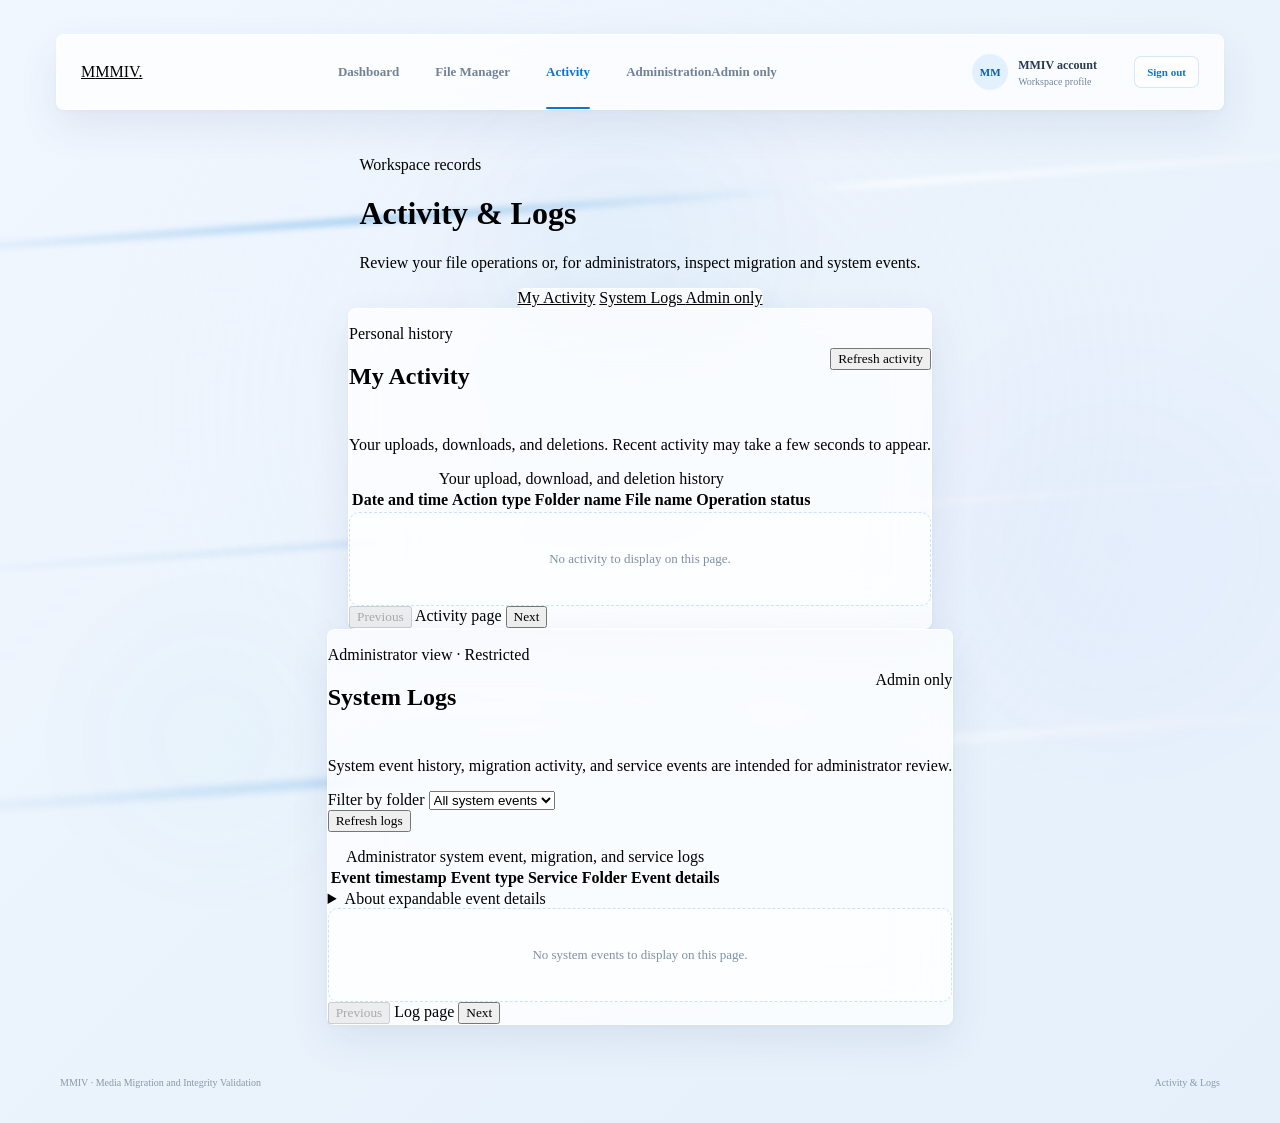
==== pages/activity.html @ dbda50cf "Add new pages for Activity, File Manager, and Home - Created activity.html to display user activity " ====
<!doctype html>
<html lang="en">
  <head>
    <meta charset="utf-8">
    <meta name="viewport" content="width=device-width, initial-scale=1">
    <meta name="theme-color" content="#f3f7fc">
    <meta name="description" content="Review MMIV user activity and administrator system logs">
    <title>Activity &amp; Logs · MMIV</title>
    <link rel="stylesheet" href="../css/home.css">
  </head>
  <body class="home-page">
    <div id="particles-js" aria-hidden="true"></div>
    <div class="fx fx-glow" aria-hidden="true"></div>
    <div class="fx fx-beam beam-one" aria-hidden="true"></div>
    <div class="fx fx-beam beam-two" aria-hidden="true"></div>
    <div class="fx fx-beam beam-three" aria-hidden="true"></div>
    <div class="fx fx-bokeh bokeh-one" aria-hidden="true"></div>
    <div class="fx fx-bokeh bokeh-two" aria-hidden="true"></div>
    <div class="fx fx-bokeh bokeh-three" aria-hidden="true"></div>

    <div class="home-shell">
      <header class="home-header glass-panel">
        <a class="home-brand" href="home.html" aria-label="MMIV dashboard">
          <span class="brand-mark" aria-hidden="true">M</span><span>MMIV<span class="brand-dot">.</span></span>
        </a>
        <nav class="home-nav" aria-label="Main navigation">
          <a href="home.html">Dashboard</a>
          <a href="file-manager.html">File Manager</a>
          <a class="active" aria-current="page" href="activity.html">Activity</a>
          <a href="admin.html" data-admin>Administration <span class="admin-only-label">Admin only</span></a>
        </nav>
        <div class="home-account">
          <div class="account-avatar" aria-hidden="true">MM</div>
          <div class="account-copy"><strong id="account">MMIV account</strong><span>Workspace profile</span></div>
          <button id="logout" class="sign-out-btn" type="button">Sign out</button>
        </div>
      </header>

      <main class="home-main">
        <p id="status" class="system-status" role="status" aria-live="polite"></p>
        <header class="page-intro">
          <p class="eyebrow"><span class="eyebrow-dot" aria-hidden="true"></span>Workspace records</p>
          <h1>Activity &amp; Logs</h1>
          <p class="welcome-description">Review your file operations or, for administrators, inspect migration and system events.</p>
        </header>

        <nav class="section-jump glass-panel" aria-label="Activity sections">
          <a href="#my-activity">My Activity</a>
          <a href="#system-logs">System Logs <span class="admin-only-label">Admin only</span></a>
        </nav>

        <section id="my-activity" class="workspace-section glass-panel" aria-labelledby="my-activity-title">
          <div class="section-heading">
            <div><p class="section-eyebrow">Personal history</p><h2 id="my-activity-title">My Activity</h2></div>
            <button id="refresh" class="secondary-button" type="button">Refresh activity</button>
          </div>
          <p>Your uploads, downloads, and deletions. Recent activity may take a few seconds to appear.</p>
          <p id="activityStatus" class="inline-status" role="status" aria-live="polite"></p>
          <div class="table-scroll">
            <table class="activity-table">
              <caption>Your upload, download, and deletion history</caption>
              <thead>
                <tr><th scope="col">Date and time</th><th scope="col">Action type</th><th scope="col">Folder name</th><th scope="col">File name</th><th scope="col">Operation status</th></tr>
              </thead>
              <tbody id="entries"></tbody>
            </table>
          </div>
          <p id="activityEmpty" class="empty-state">No activity to display on this page.</p>
          <nav class="pagination" aria-label="My activity pages">
            <button id="previous" class="secondary-button" type="button" disabled>Previous</button>
            <span class="pagination-current" aria-live="polite">Activity page</span>
            <button id="next" class="secondary-button" type="button">Next</button>
          </nav>
        </section>

        <section id="system-logs" class="workspace-section glass-panel admin-section" aria-labelledby="system-logs-title" data-admin>
          <div class="section-heading">
            <div>
              <p class="section-eyebrow">Administrator view · Restricted</p>
              <h2 id="system-logs-title">System Logs</h2>
            </div>
            <span class="admin-only-label">Admin only</span>
          </div>
          <p class="admin-notice">System event history, migration activity, and service events are intended for administrator review.</p>
          <div class="filter-toolbar">
            <div class="form-field">
              <label for="logFolder">Filter by folder</label>
              <select id="logFolder" name="folder">
                <option value="">All system events</option>
              </select>
            </div>
            <button id="logRefresh" class="secondary-button" type="button">Refresh logs</button>
          </div>
          <p id="logStatus" class="inline-status" role="status" aria-live="polite"></p>
          <div class="table-scroll">
            <table class="log-table">
              <caption>Administrator system event, migration, and service logs</caption>
              <thead>
                <tr><th scope="col">Event timestamp</th><th scope="col">Event type</th><th scope="col">Service</th><th scope="col">Folder</th><th scope="col">Event details</th></tr>
              </thead>
              <tbody id="logEntries"></tbody>
            </table>
          </div>
          <details class="log-details-help">
            <summary>About expandable event details</summary>
            <p>Open the details control on a log entry to review its structured event payload.</p>
          </details>
          <p id="logEmpty" class="empty-state">No system events to display on this page.</p>
          <nav class="pagination" aria-label="System log pages">
            <button id="logPrevious" class="secondary-button" type="button" disabled>Previous</button>
            <span class="pagination-current" aria-live="polite">Log page</span>
            <button id="logNext" class="secondary-button" type="button">Next</button>
          </nav>
        </section>
      </main>

      <footer class="home-footer">
        <span>MMIV · Media Migration and Integrity Validation</span>
        <span>Activity &amp; Logs</span>
      </footer>
    </div>
  </body>
</html>
---- css/home.css ----
/* ==========================================
   MMIV MINIMAL HOME
   ========================================== */

/* Font */

@font-face {
  font-family: 'Bender';
  src: url('../font/Bender.woff') format('woff');
  font-display: swap;
}

/* Design tokens */

:root {
  --primary: #0878ce;
  --primary-dark: #075ca8;

  --text: #203149;
  --muted: #738399;

  --glass: rgba(255, 255, 255, 0.72);
  --border: rgba(255, 255, 255, 0.88);

  --shadow:
    0 10px 35px rgba(45, 77, 120, 0.07);

  --radius: 14px;
}

/* ==========================================
   GLOBAL RESET
   ========================================== */

*,
*::before,
*::after {
  box-sizing: border-box;
}

html {
  min-height: 100%;
  scroll-behavior: smooth;
}

/* ==========================================
   HOME BACKGROUND - SAME AS LOGIN
   ========================================== */


/* Soft blue workspace background */
/* Soft blue workspace background */
body.home-page {
  background: linear-gradient(135deg,
      #f1f7ff 0%,
      #eaf3fc 50%,
      #e5f0fb 100%);
}


.home-page [hidden] {
  display: none !important;
}

.home-page a {
  color: inherit;
}

.home-page button {
  font-family: inherit;
}

.home-page a:focus-visible,
.home-page button:focus-visible {
  outline: 3px solid #70b5f0;
  outline-offset: 3px;
}

/* ==========================================
   PARTICLE BACKGROUND
   ========================================== */

#particles-js {
  position: fixed;
  inset: 0;

  width: 100%;
  height: 100%;

  z-index: 0;
  pointer-events: none;
}

/* ==========================================
   BACKGROUND LIGHT EFFECTS
   ========================================== */

/* ==========================================
   LIGHT EFFECTS - SAME AS LOGIN
   ========================================== */

/* Shared effects */

.fx {
  position: fixed;
  pointer-events: none;
  border-radius: 50%;
}

/* Main ambient glow */

.fx-glow {
  z-index: 0;

  left: 50%;
  top: 45%;

  width: 90vmax;
  height: 90vmax;

  transform: translate(-50%, -50%);

  background: radial-gradient(circle,
      rgba(120, 190, 255, 0.35) 0%,
      rgba(190, 220, 255, 0.18) 30%,
      rgba(255, 255, 255, 0) 62%);
}

/* Horizontal light beams */

.fx-beam {
  z-index: 0;

  left: -10vw;
  width: 120vw;
  height: 6px;

  border-radius: 0;

  background: linear-gradient(90deg,
      transparent,
      rgba(0, 120, 212, 0.35),
      rgba(255, 255, 255, 0.9),
      transparent);

  filter: blur(3px);
}

/* Background bokeh */

.fx-bokeh {
  z-index: 0;
  filter: blur(40px);
}

/* Foreground depth effects */

.fx-fore {
  z-index: 1;
  filter: blur(28px);
}

.beam-one {
  top: 22%;
  transform: rotate(-4deg);
}

.beam-two {
  top: 58%;
  height: 3px;
  opacity: 0.7;
  transform: rotate(-4deg);
}

.beam-three {
  top: 84%;
  height: 10px;
  opacity: 0.5;
  transform: rotate(-4deg);
}

/* Floating bokeh */

.fx-bokeh {
  border-radius: 50%;
  filter: blur(60px);
  opacity: 0.6;

  animation:
    mmivFloat 12s ease-in-out infinite alternate;
}

.bokeh-one {
  left: 38%;
  top: 12%;

  width: 260px;
  height: 260px;

  background: rgba(0, 120, 212, 0.16);
}

.bokeh-two {
  left: 74%;
  top: 42%;

  width: 340px;
  height: 340px;

  background: rgba(120, 90, 255, 0.13);

  animation-delay: -4s;
}

.bokeh-three {
  left: 8%;
  top: 70%;

  width: 220px;
  height: 220px;

  background: rgba(0, 180, 200, 0.12);

  animation-delay: -7s;
}

@keyframes mmivFloat {
  from {
    translate: 0 0;
  }

  to {
    translate: 0 -28px;
  }
}

/* ==========================================
   MAIN PAGE CONTAINER
   ========================================== */

.home-shell {
  position: relative;
  z-index: 2;

  width: min(1440px, 100%);

  min-height: 100vh;
  min-height: 100dvh;

  margin: 0 auto;
  padding: 26px 48px 24px;

  display: flex;
  flex-direction: column;
}

/* ==========================================
   GLASS PANEL
   ========================================== */

/* ==========================================
   Glass panel - Login matching style
   ========================================== */

/* White frosted glass panels */
.glass-panel {
  background: rgba(255, 255, 255, 0.76);

  border: 1px solid rgba(255, 255, 255, 0.85);
  border-radius: 8px;

  -webkit-backdrop-filter: blur(24px) saturate(1.2);
  backdrop-filter: blur(24px) saturate(1.2);

  box-shadow:
    0 2px 4px rgba(0, 0, 0, 0.025),
    0 16px 40px rgba(40, 70, 120, 0.09);
}

/* ==========================================
   HEADER
   ========================================== */

.home-header {
  min-height: 76px;

  display: flex;
  align-items: center;
  justify-content: space-between;

  gap: 24px;
  padding: 0 24px;

  border-radius: var(--radius);

  flex-shrink: 0;
}

/* ==========================================
   NAVIGATION
   ========================================== */

.home-nav {
  display: flex;
  align-items: center;
  align-self: stretch;

  gap: 8px;
}

.home-nav a {
  position: relative;

  display: inline-flex;
  align-items: center;

  height: 100%;
  padding: 0 14px;

  color: #718198;

  text-decoration: none;

  font-size: 13px;
  font-weight: 600;

  white-space: nowrap;

  transition: color 0.2s ease;
}

.home-nav a:hover,
.home-nav a.active,
.home-nav a[aria-current="page"] {
  color: var(--primary);
}

.home-nav a.active::after,
.home-nav a[aria-current="page"]::after {
  content: "";

  position: absolute;

  left: 14px;
  right: 14px;
  bottom: 0;

  height: 2px;

  border-radius: 2px;

  background: var(--primary);
}

/* ==========================================
   HEADER RIGHT
   ========================================== */

.header-right {
  display: flex;
  align-items: center;

  gap: 32px;

  margin-left: auto;
}

/* Account */

.home-account {
  display: flex;
  align-items: center;

  gap: 10px;
}

.account-avatar {
  width: 36px;
  height: 36px;

  display: grid;
  place-items: center;

  flex-shrink: 0;

  border-radius: 50%;

  color: #075da8;
  background: #e3f1ff;

  font-size: 11px;
  font-weight: 750;
}

.account-copy {
  min-width: 100px;

  display: grid;
  gap: 3px;
}

.account-copy strong {
  color: #263951;

  font-size: 12px;
  font-weight: 650;

  overflow-wrap: anywhere;
}

.account-copy span {
  color: var(--muted);
  font-size: 10px;
}

/* Sign out */

.sign-out-btn {
  margin-left: 6px;

  padding: 9px 12px;

  border:
    1px solid rgba(0, 120, 212, 0.16);

  border-radius: 7px;

  color: var(--primary);

  background:
    rgba(255, 255, 255, 0.65);

  font-size: 11px;
  font-weight: 600;

  white-space: nowrap;
  cursor: pointer;

  transition:
    background 0.2s ease,
    border-color 0.2s ease;
}

.sign-out-btn:hover {
  background:
    rgba(0, 120, 212, 0.07);

  border-color:
    rgba(0, 120, 212, 0.3);
}

/* ==========================================
   MMIV BRAND
   ========================================== */

.mmiv-header {
  display: inline-flex;
  align-items: center;

  flex-shrink: 0;

  font-family: 'Bender', sans-serif;
  font-size: 32px;
  font-weight: bold;

  letter-spacing: 4px;

  color: #203149 !important;

  text-decoration: none;
  white-space: nowrap;
}

.mmiv-header span {
  color: #0878ce;
}

/* ==========================================
   MAIN CONTENT - CENTER ALIGNMENT
   ========================================== */

.home-main {
  width: 100%;

  /* Fill available space between header and footer */
  flex: 1 0 auto;

  display: flex;
  flex-direction: column;

  /* Horizontal center */
  align-items: center;

  /* Vertical center */
  justify-content: center;

  padding: 30px 0;
}

/* System status */

.system-status {
  width: 100%;
  max-width: 800px;

  margin: 0 auto 16px;

  color: #687a91;

  font-size: 13px;
  line-height: 1.6;

  text-align: center;
}

.system-status:empty {
  display: none;
}

/* ==========================================
   FOLDERS GLASS PANEL
   ========================================== */

.folders-card {
  width: 100%;
  max-width: 1000px;

  /* Horizontal center */
  margin: 0 auto;

  padding: 30px;

  border-radius: var(--radius);
}

/* ==========================================
   FOLDER SECTION HEADING
   ========================================== */

.section-heading {
  display: flex;
  align-items: center;
  justify-content: space-between;

  gap: 16px;

  margin-bottom: 26px;
}

.section-heading h1 {
  margin: 0;

  color: #263951;

  font-size: 24px;
  font-weight: 700;

  letter-spacing: -0.6px;
}

.folders-description {
  margin: 8px 0 0;

  color: var(--muted);

  font-size: 13px;
  line-height: 1.6;
}

.folder-count {
  flex-shrink: 0;

  padding: 7px 12px;

  border-radius: 20px;

  color: #2878b7;
  background: #e8f4ff;

  font-size: 11px;
  font-weight: 650;
}

/* ==========================================
   FOLDER GRID
   ========================================== */

.folder-list {
  display: grid;

  grid-template-columns:
    repeat(3, minmax(0, 1fr));

  gap: 14px;

  margin: 0;
  padding: 0;

  list-style: none;
}

.folder-list:empty {
  display: none;
}

.folder-list li {
  min-width: 0;
}

/* Folder cards */

.folder-list a {
  min-height: 86px;

  display: flex;
  align-items: center;

  gap: 14px;

  padding: 17px 18px;

  border:
    1px solid rgba(0, 120, 212, 0.12);

  border-radius: 10px;

  background:
    rgba(235, 246, 255, 0.65);

  text-decoration: none;

  transition:
    background 0.2s ease,
    border-color 0.2s ease,
    transform 0.2s ease;
}

.folder-list a:hover {
  transform: translateY(-2px);

  border-color:
    rgba(0, 120, 212, 0.3);

  background: #e5f2ff;
}

/* Folder icon */

.folder-icon {
  width: 38px;
  height: 38px;

  display: grid;
  place-items: center;

  flex-shrink: 0;

  border-radius: 9px;

  color: var(--primary);

  background:
    rgba(0, 120, 212, 0.08);

  font-size: 21px;
}

/* Folder details */

.folder-details {
  min-width: 0;

  display: grid;
  gap: 5px;
}

.folder-details strong {
  color: #28628f;

  font-size: 13px;
  font-weight: 650;

  overflow-wrap: anywhere;
}

.folder-permission {
  color: #8292a6;
  font-size: 10px;
}

/* ==========================================
   EMPTY STATE
   ========================================== */

.empty-state {
  margin: 0;

  padding: 35px 20px;

  border:
    1px dashed rgba(0, 120, 212, 0.2);

  border-radius: 10px;

  color: #8190a3;

  background:
    rgba(255, 255, 255, 0.45);

  text-align: center;

  font-size: 13px;
  line-height: 1.7;
}

/* ==========================================
   FOOTER
   ========================================== */

.home-footer {
  width: 100%;

  display: flex;
  align-items: center;
  justify-content: space-between;

  flex-wrap: wrap;

  gap: 12px;

  padding: 20px 4px 0;

  color: #8a98a8;

  font-size: 10px;
  line-height: 1.6;

  flex-shrink: 0;
}

/* ==========================================
   TABLET
   ========================================== */

@media (max-width: 1100px) {

  .home-shell {
    padding: 22px 28px;
  }

  .home-header {
    gap: 14px;
  }

  .header-right {
    gap: 18px;
  }

  .home-nav a {
    padding: 0 10px;
    font-size: 12px;
  }

  .folder-list {
    grid-template-columns:
      repeat(2, minmax(0, 1fr));
  }

}

/* ==========================================
   SMALL TABLET
   ========================================== */

@media (max-width: 850px) {

  .home-header {
    flex-wrap: wrap;
    padding: 14px 18px;
  }

  .home-nav {
    order: 2;

    width: 100%;
    min-height: 44px;

    justify-content: center;

    border-top:
      1px solid rgba(100, 130, 165, 0.14);
  }

  .header-right {
    order: 1;

    width: 100%;

    justify-content: space-between;

    margin-left: 0;
  }

  .home-nav a {
    min-height: 44px;
  }

}

/* ==========================================
   MOBILE
   ========================================== */

@media (max-width: 600px) {

  .home-shell {
    padding: 14px 16px 22px;
  }

  .home-header {
    padding: 12px;
  }

  .mmiv-header {
    font-size: 24px;
    letter-spacing: 3px;
  }

  .account-copy {
    display: none;
  }

  .account-avatar {
    width: 32px;
    height: 32px;
  }

  .sign-out-btn {
    margin-left: 0;
    padding: 8px 9px;
  }

  .home-nav {
    flex-wrap: wrap;
    gap: 0;
  }

  .home-nav a {
    padding: 0 9px;
    font-size: 11px;
  }

  /* Centered content */

  .home-main {
    padding: 24px 0;
  }

  .folders-card {
    padding: 20px 16px;
  }

  .section-heading h1 {
    font-size: 21px;
  }

  .folder-list {
    grid-template-columns: 1fr;
    gap: 10px;
  }

  .folder-list a {
    min-height: 76px;
    padding: 14px;
  }

  .home-footer {
    flex-direction: column;
    align-items: flex-start;
    gap: 5px;
  }

}

/* ==========================================
   REDUCED MOTION
   ========================================== */

@media (prefers-reduced-motion: reduce) {

  html {
    scroll-behavior: auto;
  }

  .fx-bokeh {
    animation: none;
  }

  .folder-list a {
    transition: none;
  }

  .folder-list a:hover {
    transform: none;
  }

}
/* ==========================================
   CENTERED WORKSPACE PANELS
   ========================================== */

.workspace-panels {
  width: 100%;
  max-width: 1180px;

  display: grid;
  grid-template-columns:
    minmax(0, 1.8fr) minmax(0, 1fr);

  align-items: stretch;
  gap: 20px;

  margin: 0 auto;
}

/* Override original single-panel layout */
.workspace-panels .folders-card {
  width: 100%;
  max-width: none;
  margin: 0;
}

/* ==========================================
   ACTIVITY GLASS CARD
   ========================================== */

.activity-card {
  min-width: 0;
  display: flex;
  flex-direction: column;

  padding: 30px;
  border-radius: 14px;
}

.activity-card .section-heading {
  margin-bottom: 22px;
}

.activity-card .section-heading h2 {
  margin: 0;
  color: #263951;
  font-size: 24px;
  font-weight: 700;
  letter-spacing: -0.6px;
}

/* ==========================================
   ACTIVITY LIST
   ========================================== */

.activity-list {
  margin: 0;
  padding: 0;
  list-style: none;
}

.activity-item {
  display: flex;
  align-items: flex-start;
  gap: 12px;

  padding: 15px 0;
  border-bottom: 1px solid rgba(100, 130, 165, 0.14);
}

.activity-item:first-child {
  padding-top: 0;
}

.activity-item:last-child {
  border-bottom: none;
}

.activity-icon {
  width: 34px;
  height: 34px;

  display: grid;
  place-items: center;
  flex-shrink: 0;

  border-radius: 9px;
  font-size: 17px;
  font-weight: 700;
}

.upload-icon {
  color: #0878ce;
  background: #e6f2ff;
}

.verified-icon {
  color: #18835f;
  background: #e7f7ef;
}

.download-icon {
  color: #725bd2;
  background: #f0ebff;
}

.activity-details {
  min-width: 0;
  display: flex;
  flex-direction: column;
  gap: 4px;
}

.activity-details strong {
  color: #263951;
  font-size: 12px;
  font-weight: 650;
}

.activity-details span {
  color: #738399;
  font-size: 11px;
  overflow-wrap: anywhere;
}

.activity-details small {
  color: #9aa5b1;
  font-size: 10px;
}

/* ==========================================
   ACTIVITY FOOTER
   ========================================== */

.activity-link {
  display: inline-block;
  align-self: flex-start;

  margin-top: auto;
  padding-top: 20px;

  color: #0878ce !important;
  font-size: 12px;
  font-weight: 650;
  text-decoration: none;
}

.activity-link:hover {
  text-decoration: underline;
}

.activity-demo-note {
  margin: 12px 0 0;
  color: #9aa5b1;
  font-size: 10px;
}

/* ==========================================
   RESPONSIVE
   ========================================== */

@media (max-width: 900px) {
  .workspace-panels {
    grid-template-columns: 1fr;
    max-width: 700px;
  }

  .activity-card {
    padding: 24px;
  }
}

@media (max-width: 600px) {
  .workspace-panels {
    gap: 14px;
  }

  .activity-card {
    padding: 20px 16px;
  }

  .activity-card .section-heading h2 {
    font-size: 21px;
  }
}

/* ==========================================
   PARTICLES - SAME AS LOGIN
   ========================================== */

#particles-js {
  position: fixed;
  inset: 0;

  width: 100%;
  height: 100%;

  filter: invert(1);
  opacity: 0.22;

  z-index: 0;
  pointer-events: none;
}

/* Unified panel corner radius */
.home-page .home-header,
.home-page .folders-card,
.home-page .activity-card {
  border-radius: 8px;
}

/* Inner folder cards */
.home-page .folder-list a {
  border-radius: 6px;
  background: rgba(222, 234, 247, 0.52);
  border: 1px solid rgba(110, 155, 200, 0.16);
}

.home-page .folder-list a:hover {
  background: rgba(205, 225, 245, 0.7);
  border-color: rgba(0, 120, 212, 0.3);
}

/* Activity icons */
.home-page .activity-icon,
.home-page .folder-icon {
  border-radius: 6px;
}

/* ==========================================
   MMIV - SOFT WHITE AMBIENT BACKGROUND
   ========================================== */

/* Softer central ambient glow */
.home-page .fx-glow {
  left: 50%;
  top: 45%;

  width: 85vmax;
  height: 85vmax;

  transform: translate(-50%, -50%);

  background: radial-gradient(circle,
      rgba(210, 225, 240, 0.12) 0%,
      rgba(235, 242, 250, 0.07) 35%,
      rgba(255, 255, 255, 0) 70%);
}

/* Very subtle light beams */


/* Reduce blue and purple bokeh */
.home-page .fx-bokeh {
  opacity: 0.22;
  filter: blur(75px);
}

/* Reduce background particle contrast */
.home-page #particles-js {
  filter: invert(1);
  opacity: 0.12;
}
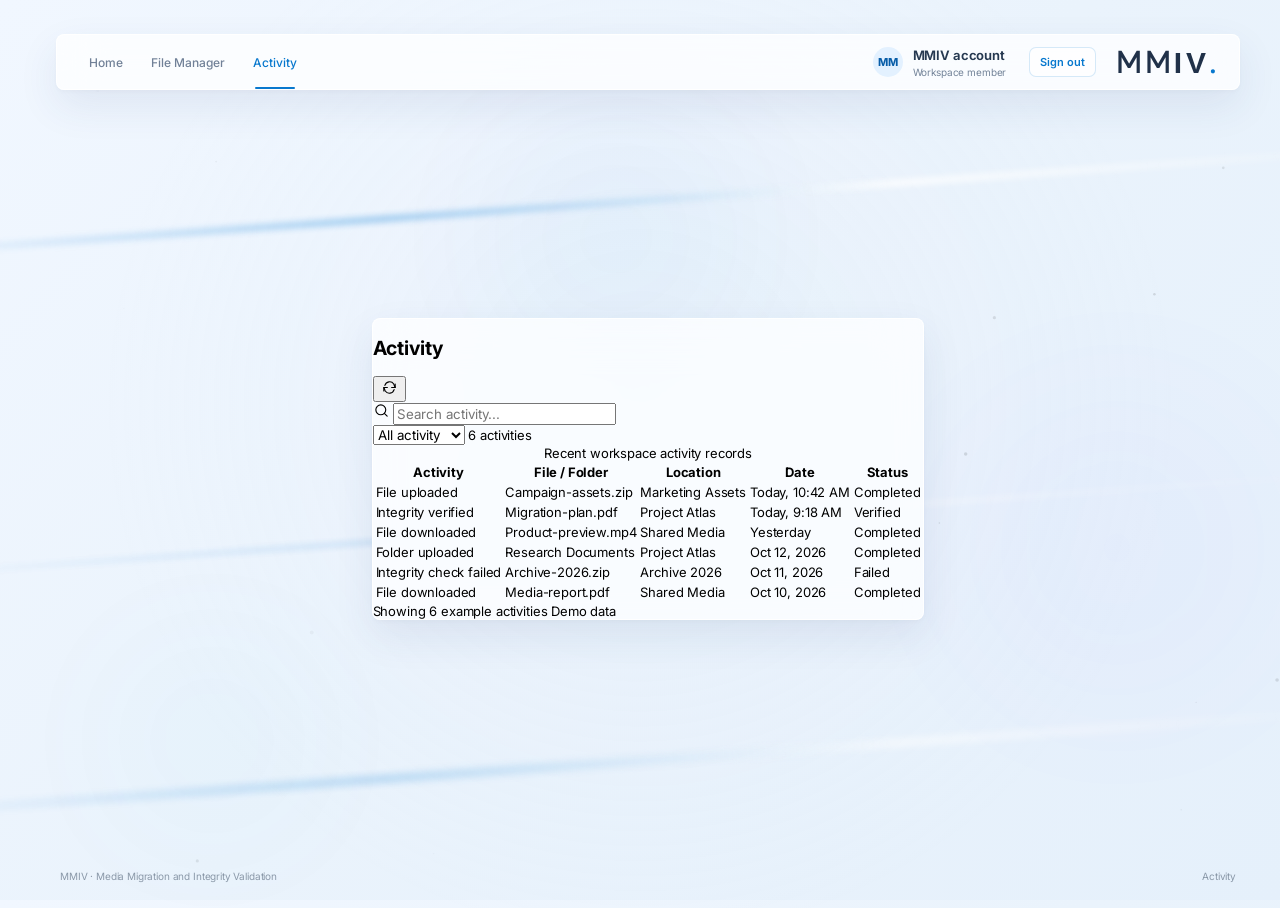
==== commit a0da13c6: "Enhance file manager UI with refined toolbar and explorer controls; add minimal refresh button and i" ====
--- a/pages/activity.html
+++ b/pages/activity.html
@@ -1,123 +1,334 @@
-<!doctype html>
+<!DOCTYPE html>
 <html lang="en">
-  <head>
-    <meta charset="utf-8">
-    <meta name="viewport" content="width=device-width, initial-scale=1">
-    <meta name="theme-color" content="#f3f7fc">
-    <meta name="description" content="Review MMIV user activity and administrator system logs">
-    <title>Activity &amp; Logs · MMIV</title>
-    <link rel="stylesheet" href="../css/home.css">
-  </head>
-  <body class="home-page">
-    <div id="particles-js" aria-hidden="true"></div>
-    <div class="fx fx-glow" aria-hidden="true"></div>
-    <div class="fx fx-beam beam-one" aria-hidden="true"></div>
-    <div class="fx fx-beam beam-two" aria-hidden="true"></div>
-    <div class="fx fx-beam beam-three" aria-hidden="true"></div>
-    <div class="fx fx-bokeh bokeh-one" aria-hidden="true"></div>
-    <div class="fx fx-bokeh bokeh-two" aria-hidden="true"></div>
-    <div class="fx fx-bokeh bokeh-three" aria-hidden="true"></div>
-
-    <div class="home-shell">
-      <header class="home-header glass-panel">
-        <a class="home-brand" href="home.html" aria-label="MMIV dashboard">
-          <span class="brand-mark" aria-hidden="true">M</span><span>MMIV<span class="brand-dot">.</span></span>
-        </a>
-        <nav class="home-nav" aria-label="Main navigation">
-          <a href="home.html">Dashboard</a>
-          <a href="file-manager.html">File Manager</a>
-          <a class="active" aria-current="page" href="activity.html">Activity</a>
-          <a href="admin.html" data-admin>Administration <span class="admin-only-label">Admin only</span></a>
-        </nav>
+
+<head>
+  <meta charset="UTF-8">
+  <meta name="viewport" content="width=device-width, initial-scale=1.0">
+  <meta name="theme-color" content="#eaf3fc">
+  <meta name="description" content="MMIV Workspace Activity">
+
+  <title>Activity · MMIV</title>
+
+  <link rel="stylesheet" href="../css/home.css">
+  <link rel="stylesheet" href="../css/activity.css">
+</head>
+
+<body class="home-page activity-page">
+
+  <!-- Background -->
+  <div id="particles-js" aria-hidden="true"></div>
+
+  <div class="fx fx-glow" aria-hidden="true"></div>
+  <div class="fx fx-beam beam-one" aria-hidden="true"></div>
+  <div class="fx fx-beam beam-two" aria-hidden="true"></div>
+  <div class="fx fx-beam beam-three" aria-hidden="true"></div>
+
+  <div class="fx fx-bokeh bokeh-one" aria-hidden="true"></div>
+  <div class="fx fx-bokeh bokeh-two" aria-hidden="true"></div>
+  <div class="fx fx-bokeh bokeh-three" aria-hidden="true"></div>
+
+  <div class="home-shell">
+
+    <!-- Shared header -->
+    <header class="home-header glass-panel">
+
+      <nav class="home-nav" aria-label="Main navigation">
+
+        <a href="home.html">Home</a>
+
+        <a href="file-manager.html">
+          File Manager
+        </a>
+
+        <a href="activity.html" class="active" aria-current="page">
+          Activity
+        </a>
+
+        <a href="activity.html#system-logs" data-admin hidden>
+          Logs
+        </a>
+
+        <a href="admin.html" data-admin hidden>
+          Administration
+        </a>
+
+      </nav>
+
+      <div class="header-right">
+
         <div class="home-account">
           <div class="account-avatar" aria-hidden="true">MM</div>
-          <div class="account-copy"><strong id="account">MMIV account</strong><span>Workspace profile</span></div>
-          <button id="logout" class="sign-out-btn" type="button">Sign out</button>
-        </div>
-      </header>
-
-      <main class="home-main">
-        <p id="status" class="system-status" role="status" aria-live="polite"></p>
-        <header class="page-intro">
-          <p class="eyebrow"><span class="eyebrow-dot" aria-hidden="true"></span>Workspace records</p>
-          <h1>Activity &amp; Logs</h1>
-          <p class="welcome-description">Review your file operations or, for administrators, inspect migration and system events.</p>
-        </header>
-
-        <nav class="section-jump glass-panel" aria-label="Activity sections">
-          <a href="#my-activity">My Activity</a>
-          <a href="#system-logs">System Logs <span class="admin-only-label">Admin only</span></a>
-        </nav>
-
-        <section id="my-activity" class="workspace-section glass-panel" aria-labelledby="my-activity-title">
-          <div class="section-heading">
-            <div><p class="section-eyebrow">Personal history</p><h2 id="my-activity-title">My Activity</h2></div>
-            <button id="refresh" class="secondary-button" type="button">Refresh activity</button>
+
+          <div class="account-copy">
+            <strong id="account">MMIV account</strong>
+            <span>Workspace member</span>
           </div>
-          <p>Your uploads, downloads, and deletions. Recent activity may take a few seconds to appear.</p>
-          <p id="activityStatus" class="inline-status" role="status" aria-live="polite"></p>
-          <div class="table-scroll">
-            <table class="activity-table">
-              <caption>Your upload, download, and deletion history</caption>
-              <thead>
-                <tr><th scope="col">Date and time</th><th scope="col">Action type</th><th scope="col">Folder name</th><th scope="col">File name</th><th scope="col">Operation status</th></tr>
-              </thead>
-              <tbody id="entries"></tbody>
-            </table>
+
+          <button id="logout" class="sign-out-btn" type="button">
+            Sign out
+          </button>
+        </div>
+
+        <a href="home.html" class="mmiv-header" aria-label="MMIV Home">
+          MMIV<span>.</span>
+        </a>
+
+      </div>
+    </header>
+
+    <!-- Main -->
+    <main class="home-main activity-main">
+
+      <p id="status" class="system-status" role="status" aria-live="polite"></p>
+
+      <section class="activity-workspace glass-panel" aria-labelledby="activity-title">
+
+        <!-- Toolbar -->
+        <div class="activity-toolbar">
+
+          <h1 id="activity-title">Activity</h1>
+
+          <button id="refreshActivity" class="activity-refresh" type="button" title="Refresh activity"
+            aria-label="Refresh activity">
+
+            <svg width="17" height="17" viewBox="0 0 24 24" fill="none" stroke="currentColor" stroke-width="1.6"
+              stroke-linecap="round" stroke-linejoin="round" aria-hidden="true">
+
+              <path d="M20 7v5h-5"></path>
+              <path d="M4 17v-5h5"></path>
+              <path d="M5.5 9A7 7 0 0 1 18 7l2 5"></path>
+              <path d="M18.5 15A7 7 0 0 1 6 17l-2-5"></path>
+
+            </svg>
+          </button>
+
+        </div>
+
+        <!-- Filters -->
+        <div class="activity-controls">
+
+          <div class="activity-search">
+
+            <svg width="17" height="17" viewBox="0 0 24 24" fill="none" stroke="currentColor" stroke-width="1.6"
+              stroke-linecap="round" aria-hidden="true">
+
+              <circle cx="11" cy="11" r="7"></circle>
+              <path d="m20 20-4-4"></path>
+            </svg>
+
+            <input id="activitySearch" type="search" placeholder="Search activity..." aria-label="Search activity">
           </div>
-          <p id="activityEmpty" class="empty-state">No activity to display on this page.</p>
-          <nav class="pagination" aria-label="My activity pages">
-            <button id="previous" class="secondary-button" type="button" disabled>Previous</button>
-            <span class="pagination-current" aria-live="polite">Activity page</span>
-            <button id="next" class="secondary-button" type="button">Next</button>
-          </nav>
-        </section>
-
-        <section id="system-logs" class="workspace-section glass-panel admin-section" aria-labelledby="system-logs-title" data-admin>
-          <div class="section-heading">
-            <div>
-              <p class="section-eyebrow">Administrator view · Restricted</p>
-              <h2 id="system-logs-title">System Logs</h2>
-            </div>
-            <span class="admin-only-label">Admin only</span>
-          </div>
-          <p class="admin-notice">System event history, migration activity, and service events are intended for administrator review.</p>
-          <div class="filter-toolbar">
-            <div class="form-field">
-              <label for="logFolder">Filter by folder</label>
-              <select id="logFolder" name="folder">
-                <option value="">All system events</option>
-              </select>
-            </div>
-            <button id="logRefresh" class="secondary-button" type="button">Refresh logs</button>
-          </div>
-          <p id="logStatus" class="inline-status" role="status" aria-live="polite"></p>
-          <div class="table-scroll">
-            <table class="log-table">
-              <caption>Administrator system event, migration, and service logs</caption>
-              <thead>
-                <tr><th scope="col">Event timestamp</th><th scope="col">Event type</th><th scope="col">Service</th><th scope="col">Folder</th><th scope="col">Event details</th></tr>
-              </thead>
-              <tbody id="logEntries"></tbody>
-            </table>
-          </div>
-          <details class="log-details-help">
-            <summary>About expandable event details</summary>
-            <p>Open the details control on a log entry to review its structured event payload.</p>
-          </details>
-          <p id="logEmpty" class="empty-state">No system events to display on this page.</p>
-          <nav class="pagination" aria-label="System log pages">
-            <button id="logPrevious" class="secondary-button" type="button" disabled>Previous</button>
-            <span class="pagination-current" aria-live="polite">Log page</span>
-            <button id="logNext" class="secondary-button" type="button">Next</button>
-          </nav>
-        </section>
-      </main>
-
-      <footer class="home-footer">
-        <span>MMIV · Media Migration and Integrity Validation</span>
-        <span>Activity &amp; Logs</span>
-      </footer>
-    </div>
-  </body>
-</html>
+
+          <select id="activityFilter" aria-label="Filter activity type">
+            <option value="all">All activity</option>
+            <option value="upload">Uploads</option>
+            <option value="download">Downloads</option>
+            <option value="verification">Verification</option>
+          </select>
+
+          <span id="activityCount" class="activity-count">
+            0 activities
+          </span>
+
+        </div>
+
+        <!-- Activity table -->
+        <div id="activityScroll" class="activity-table-scroll" tabindex="0" aria-label="Scrollable activity records">
+
+          <table class="activity-table">
+
+            <caption class="activity-visually-hidden">
+              Recent workspace activity records
+            </caption>
+
+            <thead>
+              <tr>
+                <th scope="col">Activity</th>
+                <th scope="col">File / Folder</th>
+                <th scope="col">Location</th>
+                <th scope="col">Date</th>
+                <th scope="col">Status</th>
+              </tr>
+            </thead>
+
+            <tbody id="activityRows"></tbody>
+
+          </table>
+
+          <div id="activitySentinel" aria-hidden="true"></div>
+
+        </div>
+
+        <!-- Footer -->
+        <div class="activity-bottom">
+
+          <span id="activityListStatus" role="status" aria-live="polite">
+            Showing example activity
+          </span>
+
+          <span class="activity-demo-label">
+            Demo data
+          </span>
+
+        </div>
+
+      </section>
+
+    </main>
+
+    <footer class="home-footer">
+      <span>
+        MMIV · Media Migration and Integrity Validation
+      </span>
+      <span>Activity</span>
+    </footer>
+
+  </div>
+
+  <!-- Background scripts -->
+  <script src="../js/particles.min.js"></script>
+  <script src="../js/particles-effect.js"></script>
+
+  <!-- UI mock only -->
+  <script>
+    'use strict';
+
+    const mockActivities = [
+      {
+        type: 'upload',
+        title: 'File uploaded',
+        file: 'Campaign-assets.zip',
+        folder: 'Marketing Assets',
+        date: 'Today, 10:42 AM',
+        status: 'Completed'
+      },
+      {
+        type: 'verification',
+        title: 'Integrity verified',
+        file: 'Migration-plan.pdf',
+        folder: 'Project Atlas',
+        date: 'Today, 9:18 AM',
+        status: 'Verified'
+      },
+      {
+        type: 'download',
+        title: 'File downloaded',
+        file: 'Product-preview.mp4',
+        folder: 'Shared Media',
+        date: 'Yesterday',
+        status: 'Completed'
+      },
+      {
+        type: 'upload',
+        title: 'Folder uploaded',
+        file: 'Research Documents',
+        folder: 'Project Atlas',
+        date: 'Oct 12, 2026',
+        status: 'Completed'
+      },
+      {
+        type: 'verification',
+        title: 'Integrity check failed',
+        file: 'Archive-2026.zip',
+        folder: 'Archive 2026',
+        date: 'Oct 11, 2026',
+        status: 'Failed'
+      },
+      {
+        type: 'download',
+        title: 'File downloaded',
+        file: 'Media-report.pdf',
+        folder: 'Shared Media',
+        date: 'Oct 10, 2026',
+        status: 'Completed'
+      }
+    ];
+
+    const rows = document.getElementById('activityRows');
+    const search = document.getElementById('activitySearch');
+    const filter = document.getElementById('activityFilter');
+    const count = document.getElementById('activityCount');
+    const listStatus = document.getElementById('activityListStatus');
+
+    function renderActivities() {
+      const query = search.value.trim().toLowerCase();
+      const selectedType = filter.value;
+
+      const filtered = mockActivities.filter((item) => {
+        const matchesType =
+          selectedType === 'all' ||
+          item.type === selectedType;
+
+        const searchable = [
+          item.title,
+          item.file,
+          item.folder,
+          item.date,
+          item.status
+        ].join(' ').toLowerCase();
+
+        return matchesType && searchable.includes(query);
+      });
+
+      rows.replaceChildren();
+
+      filtered.forEach((item) => {
+        const tr = document.createElement('tr');
+
+        const values = [
+          item.title,
+          item.file,
+          item.folder,
+          item.date,
+          item.status
+        ];
+
+        values.forEach((value, index) => {
+          const td = document.createElement('td');
+
+          if (index === 0) {
+            const label = document.createElement('span');
+            label.className = 'activity-name';
+            label.textContent = value;
+            td.append(label);
+          } else if (index === 4) {
+            const badge = document.createElement('span');
+            badge.className =
+              'activity-status status-' +
+              item.status.toLowerCase();
+            badge.textContent = value;
+            td.append(badge);
+          } else {
+            td.textContent = value;
+          }
+
+          tr.append(td);
+        });
+
+        rows.append(tr);
+      });
+
+      count.textContent =
+        filtered.length +
+        (filtered.length === 1
+          ? ' activity'
+          : ' activities');
+
+      listStatus.textContent =
+        filtered.length === 0
+          ? 'No matching activity found.'
+          : 'Showing ' + filtered.length + ' example activities';
+    }
+
+    search.addEventListener('input', renderActivities);
+    filter.addEventListener('change', renderActivities);
+
+    document.getElementById('refreshActivity')
+      .addEventListener('click', renderActivities);
+
+    renderActivities();
+  </script>
+
+</body>
+
+</html>
--- a/css/home.css
+++ b/css/home.css
@@ -1,8 +1,5 @@
-/* ==========================================
-   MMIV MINIMAL HOME
-   ========================================== */
-
-/* Font */
+/* MMIV home.css - conservative cleanup; original cascade order retained. */
+@import url('https://fonts.googleapis.com/css2?family=Inter:wght@400;500;600;700&display=swap');
 
 @font-face {
   font-family: 'Bender';
@@ -10,27 +7,17 @@
   font-display: swap;
 }
 
-/* Design tokens */
-
 :root {
   --primary: #0878ce;
   --primary-dark: #075ca8;
-
   --text: #203149;
   --muted: #738399;
-
   --glass: rgba(255, 255, 255, 0.72);
   --border: rgba(255, 255, 255, 0.88);
-
   --shadow:
     0 10px 35px rgba(45, 77, 120, 0.07);
-
   --radius: 14px;
 }
-
-/* ==========================================
-   GLOBAL RESET
-   ========================================== */
 
 *,
 *::before,
@@ -43,13 +30,6 @@
   scroll-behavior: smooth;
 }
 
-/* ==========================================
-   HOME BACKGROUND - SAME AS LOGIN
-   ========================================== */
-
-
-/* Soft blue workspace background */
-/* Soft blue workspace background */
 body.home-page {
   background: linear-gradient(135deg,
       #f1f7ff 0%,
@@ -57,7 +37,6 @@
       #e5f0fb 100%);
 }
 
-
 .home-page [hidden] {
   display: none !important;
 }
@@ -76,30 +55,14 @@
   outline-offset: 3px;
 }
 
-/* ==========================================
-   PARTICLE BACKGROUND
-   ========================================== */
-
 #particles-js {
   position: fixed;
   inset: 0;
-
   width: 100%;
   height: 100%;
-
   z-index: 0;
   pointer-events: none;
 }
-
-/* ==========================================
-   BACKGROUND LIGHT EFFECTS
-   ========================================== */
-
-/* ==========================================
-   LIGHT EFFECTS - SAME AS LOGIN
-   ========================================== */
-
-/* Shared effects */
 
 .fx {
   position: fixed;
@@ -107,53 +70,37 @@
   border-radius: 50%;
 }
 
-/* Main ambient glow */
-
 .fx-glow {
   z-index: 0;
-
   left: 50%;
   top: 45%;
-
   width: 90vmax;
   height: 90vmax;
-
   transform: translate(-50%, -50%);
-
   background: radial-gradient(circle,
       rgba(120, 190, 255, 0.35) 0%,
       rgba(190, 220, 255, 0.18) 30%,
       rgba(255, 255, 255, 0) 62%);
 }
 
-/* Horizontal light beams */
-
 .fx-beam {
   z-index: 0;
-
   left: -10vw;
   width: 120vw;
   height: 6px;
-
   border-radius: 0;
-
   background: linear-gradient(90deg,
       transparent,
       rgba(0, 120, 212, 0.35),
       rgba(255, 255, 255, 0.9),
       transparent);
-
   filter: blur(3px);
 }
-
-/* Background bokeh */
 
 .fx-bokeh {
   z-index: 0;
   filter: blur(40px);
 }
-
-/* Foreground depth effects */
 
 .fx-fore {
   z-index: 1;
@@ -179,13 +126,10 @@
   transform: rotate(-4deg);
 }
 
-/* Floating bokeh */
-
 .fx-bokeh {
   border-radius: 50%;
   filter: blur(60px);
   opacity: 0.6;
-
   animation:
     mmivFloat 12s ease-in-out infinite alternate;
 }
@@ -193,34 +137,26 @@
 .bokeh-one {
   left: 38%;
   top: 12%;
-
   width: 260px;
   height: 260px;
-
   background: rgba(0, 120, 212, 0.16);
 }
 
 .bokeh-two {
   left: 74%;
   top: 42%;
-
   width: 340px;
   height: 340px;
-
   background: rgba(120, 90, 255, 0.13);
-
   animation-delay: -4s;
 }
 
 .bokeh-three {
   left: 8%;
   top: 70%;
-
   width: 220px;
   height: 220px;
-
   background: rgba(0, 180, 200, 0.12);
-
   animation-delay: -7s;
 }
 
@@ -234,98 +170,58 @@
   }
 }
 
-/* ==========================================
-   MAIN PAGE CONTAINER
-   ========================================== */
-
 .home-shell {
   position: relative;
   z-index: 2;
-
   width: min(1440px, 100%);
-
   min-height: 100vh;
   min-height: 100dvh;
-
   margin: 0 auto;
   padding: 26px 48px 24px;
-
   display: flex;
   flex-direction: column;
 }
 
-/* ==========================================
-   GLASS PANEL
-   ========================================== */
-
-/* ==========================================
-   Glass panel - Login matching style
-   ========================================== */
-
-/* White frosted glass panels */
 .glass-panel {
   background: rgba(255, 255, 255, 0.76);
-
   border: 1px solid rgba(255, 255, 255, 0.85);
   border-radius: 8px;
-
   -webkit-backdrop-filter: blur(24px) saturate(1.2);
   backdrop-filter: blur(24px) saturate(1.2);
-
   box-shadow:
     0 2px 4px rgba(0, 0, 0, 0.025),
     0 16px 40px rgba(40, 70, 120, 0.09);
 }
 
-/* ==========================================
-   HEADER
-   ========================================== */
-
 .home-header {
   min-height: 76px;
-
   display: flex;
   align-items: center;
   justify-content: space-between;
-
   gap: 24px;
   padding: 0 24px;
-
   border-radius: var(--radius);
-
   flex-shrink: 0;
 }
 
-/* ==========================================
-   NAVIGATION
-   ========================================== */
-
 .home-nav {
   display: flex;
   align-items: center;
   align-self: stretch;
-
   gap: 8px;
 }
 
 .home-nav a {
   position: relative;
-
   display: inline-flex;
   align-items: center;
-
   height: 100%;
   padding: 0 14px;
-
   color: #718198;
-
   text-decoration: none;
-
   font-size: 13px;
   font-weight: 600;
-
   white-space: nowrap;
-
   transition: color 0.2s ease;
 }
 
@@ -338,73 +234,51 @@
 .home-nav a.active::after,
 .home-nav a[aria-current="page"]::after {
   content: "";
-
   position: absolute;
-
   left: 14px;
   right: 14px;
   bottom: 0;
-
   height: 2px;
-
   border-radius: 2px;
-
   background: var(--primary);
 }
 
-/* ==========================================
-   HEADER RIGHT
-   ========================================== */
-
 .header-right {
   display: flex;
   align-items: center;
-
   gap: 32px;
-
   margin-left: auto;
 }
 
-/* Account */
-
 .home-account {
   display: flex;
   align-items: center;
-
   gap: 10px;
 }
 
 .account-avatar {
   width: 36px;
   height: 36px;
-
   display: grid;
   place-items: center;
-
   flex-shrink: 0;
-
   border-radius: 50%;
-
   color: #075da8;
   background: #e3f1ff;
-
   font-size: 11px;
   font-weight: 750;
 }
 
 .account-copy {
   min-width: 100px;
-
   display: grid;
   gap: 3px;
 }
 
 .account-copy strong {
   color: #263951;
-
   font-size: 12px;
   font-weight: 650;
-
   overflow-wrap: anywhere;
 }
 
@@ -413,29 +287,19 @@
   font-size: 10px;
 }
 
-/* Sign out */
-
 .sign-out-btn {
   margin-left: 6px;
-
   padding: 9px 12px;
-
   border:
     1px solid rgba(0, 120, 212, 0.16);
-
   border-radius: 7px;
-
   color: var(--primary);
-
   background:
     rgba(255, 255, 255, 0.65);
-
   font-size: 11px;
   font-weight: 600;
-
   white-space: nowrap;
   cursor: pointer;
-
   transition:
     background 0.2s ease,
     border-color 0.2s ease;
@@ -444,29 +308,19 @@
 .sign-out-btn:hover {
   background:
     rgba(0, 120, 212, 0.07);
-
   border-color:
     rgba(0, 120, 212, 0.3);
 }
 
-/* ==========================================
-   MMIV BRAND
-   ========================================== */
-
 .mmiv-header {
   display: inline-flex;
   align-items: center;
-
   flex-shrink: 0;
-
   font-family: 'Bender', sans-serif;
   font-size: 32px;
   font-weight: bold;
-
   letter-spacing: 4px;
-
   color: #203149 !important;
-
   text-decoration: none;
   white-space: nowrap;
 }
@@ -475,127 +329,78 @@
   color: #0878ce;
 }
 
-/* ==========================================
-   MAIN CONTENT - CENTER ALIGNMENT
-   ========================================== */
-
 .home-main {
   width: 100%;
-
-  /* Fill available space between header and footer */
   flex: 1 0 auto;
-
   display: flex;
   flex-direction: column;
-
-  /* Horizontal center */
-  align-items: center;
-
-  /* Vertical center */
+  align-items: center;
   justify-content: center;
-
   padding: 30px 0;
 }
-
-/* System status */
 
 .system-status {
   width: 100%;
   max-width: 800px;
-
   margin: 0 auto 16px;
-
   color: #687a91;
-
   font-size: 13px;
   line-height: 1.6;
-
   text-align: center;
 }
 
 .system-status:empty {
   display: none;
 }
-
-/* ==========================================
-   FOLDERS GLASS PANEL
-   ========================================== */
 
 .folders-card {
   width: 100%;
   max-width: 1000px;
-
-  /* Horizontal center */
   margin: 0 auto;
-
   padding: 30px;
-
   border-radius: var(--radius);
 }
 
-/* ==========================================
-   FOLDER SECTION HEADING
-   ========================================== */
-
 .section-heading {
   display: flex;
   align-items: center;
   justify-content: space-between;
-
   gap: 16px;
-
   margin-bottom: 26px;
 }
 
 .section-heading h1 {
   margin: 0;
-
   color: #263951;
-
   font-size: 24px;
   font-weight: 700;
-
   letter-spacing: -0.6px;
 }
 
 .folders-description {
   margin: 8px 0 0;
-
   color: var(--muted);
-
   font-size: 13px;
   line-height: 1.6;
 }
 
 .folder-count {
   flex-shrink: 0;
-
   padding: 7px 12px;
-
   border-radius: 20px;
-
   color: #2878b7;
   background: #e8f4ff;
-
   font-size: 11px;
   font-weight: 650;
 }
 
-/* ==========================================
-   FOLDER GRID
-   ========================================== */
-
 .folder-list {
   display: grid;
-
   grid-template-columns:
     repeat(3, minmax(0, 1fr));
-
   gap: 14px;
-
   margin: 0;
   padding: 0;
-
   list-style: none;
 }
 
@@ -607,28 +412,18 @@
   min-width: 0;
 }
 
-/* Folder cards */
-
 .folder-list a {
   min-height: 86px;
-
-  display: flex;
-  align-items: center;
-
+  display: flex;
+  align-items: center;
   gap: 14px;
-
   padding: 17px 18px;
-
   border:
     1px solid rgba(0, 120, 212, 0.12);
-
   border-radius: 10px;
-
   background:
     rgba(235, 246, 255, 0.65);
-
   text-decoration: none;
-
   transition:
     background 0.2s ease,
     border-color 0.2s ease,
@@ -637,49 +432,34 @@
 
 .folder-list a:hover {
   transform: translateY(-2px);
-
   border-color:
     rgba(0, 120, 212, 0.3);
-
   background: #e5f2ff;
 }
-
-/* Folder icon */
 
 .folder-icon {
   width: 38px;
   height: 38px;
-
   display: grid;
   place-items: center;
-
   flex-shrink: 0;
-
   border-radius: 9px;
-
   color: var(--primary);
-
   background:
     rgba(0, 120, 212, 0.08);
-
   font-size: 21px;
 }
-
-/* Folder details */
 
 .folder-details {
   min-width: 0;
-
   display: grid;
   gap: 5px;
 }
 
 .folder-details strong {
   color: #28628f;
-
   font-size: 13px;
   font-weight: 650;
-
   overflow-wrap: anywhere;
 }
 
@@ -688,62 +468,35 @@
   font-size: 10px;
 }
 
-/* ==========================================
-   EMPTY STATE
-   ========================================== */
-
 .empty-state {
   margin: 0;
-
   padding: 35px 20px;
-
   border:
     1px dashed rgba(0, 120, 212, 0.2);
-
   border-radius: 10px;
-
   color: #8190a3;
-
   background:
     rgba(255, 255, 255, 0.45);
-
   text-align: center;
-
   font-size: 13px;
   line-height: 1.7;
 }
 
-/* ==========================================
-   FOOTER
-   ========================================== */
-
 .home-footer {
   width: 100%;
-
   display: flex;
   align-items: center;
   justify-content: space-between;
-
   flex-wrap: wrap;
-
   gap: 12px;
-
   padding: 20px 4px 0;
-
   color: #8a98a8;
-
   font-size: 10px;
   line-height: 1.6;
-
   flex-shrink: 0;
 }
 
-/* ==========================================
-   TABLET
-   ========================================== */
-
 @media (max-width: 1100px) {
-
   .home-shell {
     padding: 22px 28px;
   }
@@ -765,15 +518,9 @@
     grid-template-columns:
       repeat(2, minmax(0, 1fr));
   }
-
-}
-
-/* ==========================================
-   SMALL TABLET
-   ========================================== */
+}
 
 @media (max-width: 850px) {
-
   .home-header {
     flex-wrap: wrap;
     padding: 14px 18px;
@@ -781,38 +528,26 @@
 
   .home-nav {
     order: 2;
-
     width: 100%;
     min-height: 44px;
-
     justify-content: center;
-
     border-top:
       1px solid rgba(100, 130, 165, 0.14);
   }
 
   .header-right {
     order: 1;
-
     width: 100%;
-
     justify-content: space-between;
-
     margin-left: 0;
   }
 
   .home-nav a {
     min-height: 44px;
   }
-
-}
-
-/* ==========================================
-   MOBILE
-   ========================================== */
+}
 
 @media (max-width: 600px) {
-
   .home-shell {
     padding: 14px 16px 22px;
   }
@@ -849,8 +584,6 @@
     padding: 0 9px;
     font-size: 11px;
   }
-
-  /* Centered content */
 
   .home-main {
     padding: 24px 0;
@@ -879,15 +612,9 @@
     align-items: flex-start;
     gap: 5px;
   }
-
-}
-
-/* ==========================================
-   REDUCED MOTION
-   ========================================== */
+}
 
 @media (prefers-reduced-motion: reduce) {
-
   html {
     scroll-behavior: auto;
   }
@@ -903,42 +630,29 @@
   .folder-list a:hover {
     transform: none;
   }
-
-}
-/* ==========================================
-   CENTERED WORKSPACE PANELS
-   ========================================== */
+}
 
 .workspace-panels {
   width: 100%;
   max-width: 1180px;
-
   display: grid;
   grid-template-columns:
     minmax(0, 1.8fr) minmax(0, 1fr);
-
   align-items: stretch;
   gap: 20px;
-
   margin: 0 auto;
 }
 
-/* Override original single-panel layout */
 .workspace-panels .folders-card {
   width: 100%;
   max-width: none;
   margin: 0;
 }
 
-/* ==========================================
-   ACTIVITY GLASS CARD
-   ========================================== */
-
 .activity-card {
   min-width: 0;
   display: flex;
   flex-direction: column;
-
   padding: 30px;
   border-radius: 14px;
 }
@@ -955,10 +669,6 @@
   letter-spacing: -0.6px;
 }
 
-/* ==========================================
-   ACTIVITY LIST
-   ========================================== */
-
 .activity-list {
   margin: 0;
   padding: 0;
@@ -969,7 +679,6 @@
   display: flex;
   align-items: flex-start;
   gap: 12px;
-
   padding: 15px 0;
   border-bottom: 1px solid rgba(100, 130, 165, 0.14);
 }
@@ -985,11 +694,9 @@
 .activity-icon {
   width: 34px;
   height: 34px;
-
   display: grid;
   place-items: center;
   flex-shrink: 0;
-
   border-radius: 9px;
   font-size: 17px;
   font-weight: 700;
@@ -1034,17 +741,11 @@
   font-size: 10px;
 }
 
-/* ==========================================
-   ACTIVITY FOOTER
-   ========================================== */
-
 .activity-link {
   display: inline-block;
   align-self: flex-start;
-
   margin-top: auto;
   padding-top: 20px;
-
   color: #0878ce !important;
   font-size: 12px;
   font-weight: 650;
@@ -1061,10 +762,6 @@
   font-size: 10px;
 }
 
-/* ==========================================
-   RESPONSIVE
-   ========================================== */
-
 @media (max-width: 900px) {
   .workspace-panels {
     grid-template-columns: 1fr;
@@ -1090,32 +787,23 @@
   }
 }
 
-/* ==========================================
-   PARTICLES - SAME AS LOGIN
-   ========================================== */
-
 #particles-js {
   position: fixed;
   inset: 0;
-
   width: 100%;
   height: 100%;
-
   filter: invert(1);
   opacity: 0.22;
-
   z-index: 0;
   pointer-events: none;
 }
 
-/* Unified panel corner radius */
 .home-page .home-header,
 .home-page .folders-card,
 .home-page .activity-card {
   border-radius: 8px;
 }
 
-/* Inner folder cards */
 .home-page .folder-list a {
   border-radius: 6px;
   background: rgba(222, 234, 247, 0.52);
@@ -1127,43 +815,226 @@
   border-color: rgba(0, 120, 212, 0.3);
 }
 
-/* Activity icons */
 .home-page .activity-icon,
 .home-page .folder-icon {
   border-radius: 6px;
 }
 
-/* ==========================================
-   MMIV - SOFT WHITE AMBIENT BACKGROUND
-   ========================================== */
-
-/* Softer central ambient glow */
 .home-page .fx-glow {
   left: 50%;
   top: 45%;
-
   width: 85vmax;
   height: 85vmax;
-
   transform: translate(-50%, -50%);
-
   background: radial-gradient(circle,
       rgba(210, 225, 240, 0.12) 0%,
       rgba(235, 242, 250, 0.07) 35%,
       rgba(255, 255, 255, 0) 70%);
 }
 
-/* Very subtle light beams */
-
-
-/* Reduce blue and purple bokeh */
 .home-page .fx-bokeh {
   opacity: 0.22;
   filter: blur(75px);
 }
 
-/* Reduce background particle contrast */
 .home-page #particles-js {
   filter: invert(1);
   opacity: 0.12;
+}
+
+html,
+body.home-page {
+  width: 100%;
+  height: 100%;
+  overflow: hidden;
+}
+
+.home-page .home-shell {
+  height: 100vh;
+  height: 100dvh;
+  min-height: 0;
+  overflow: hidden;
+}
+
+.home-page .home-main {
+  flex: 1;
+  min-height: 0;
+  overflow: hidden;
+}
+
+.home-page .home-header,
+.home-page .home-footer {
+  flex-shrink: 0;
+}
+
+body.home-page {
+  font-family:
+    'Inter',
+    'Segoe UI',
+    Arial,
+    sans-serif;
+  font-size: 13px;
+  font-weight: 400;
+  letter-spacing: -0.15px;
+}
+
+.home-page .home-nav a {
+  font-family: 'Inter', sans-serif;
+  font-size: 12px;
+  font-weight: 500;
+  letter-spacing: 0;
+}
+
+.home-page .section-heading h1,
+.home-page .section-heading h2 {
+  font-family: 'Inter', sans-serif;
+  font-weight: 600;
+  letter-spacing: -0.5px;
+}
+
+.home-page .folder-details strong {
+  font-family: 'Inter', sans-serif;
+  font-size: 13px;
+  font-weight: 500;
+}
+
+.home-page .activity-details strong {
+  font-family: 'Inter', sans-serif;
+  font-weight: 600;
+}
+
+.home-page button,
+.home-page input,
+.home-page select,
+.home-page textarea {
+  font-family: 'Inter', sans-serif;
+}
+
+.home-page .mmiv-header {
+  font-family: 'Bender', sans-serif;
+  font-weight: 700;
+  letter-spacing: 4px;
+}
+
+@media (min-width: 1101px) {
+  .home-page .home-header {
+    min-height: 84px;
+    padding-left: 26px;
+    padding-right: 26px;
+  }
+
+  .home-page .home-nav a {
+    font-size: 14px;
+    padding-left: 15px;
+    padding-right: 15px;
+  }
+
+  .home-page .account-avatar {
+    width: 40px;
+    height: 40px;
+  }
+
+  .home-page .account-copy strong {
+    font-size: 13px;
+  }
+
+  .home-page .sign-out-btn {
+    font-size: 12px;
+    padding: 10px 14px;
+  }
+
+  .home-page .mmiv-header {
+    font-size: 35px;
+  }
+
+  .home-page .workspace-panels {
+    max-width: 1298px;
+  }
+
+  .home-page .folders-card,
+  .home-page .activity-card {
+    padding: 33px;
+  }
+
+  .home-page .section-heading h1,
+  .home-page .activity-card .section-heading h2 {
+    font-size: 26px;
+  }
+
+  .home-page .folder-list a {
+    min-height: 95px;
+    padding: 19px;
+  }
+
+  .home-page .folder-details strong {
+    font-size: 14px;
+  }
+
+  .home-page .folder-permission {
+    font-size: 11px;
+  }
+
+  .home-page .activity-details strong {
+    font-size: 13px;
+  }
+
+  .home-page .activity-details span {
+    font-size: 12px;
+  }
+}
+
+body.home-page .home-header {
+  height: 56px;
+  min-height: 56px;
+  padding: 0 20px;
+  gap: 16px;
+}
+
+body.home-page .home-nav {
+  height: 100%;
+  gap: 4px;
+  align-items: center;
+}
+
+body.home-page .home-nav a {
+  height: 100%;
+  padding: 0 12px;
+  font-size: 12px;
+}
+
+body.home-page .header-right {
+  height: 100%;
+  gap: 20px;
+  align-items: center;
+}
+
+body.home-page .account-avatar {
+  width: 30px;
+  height: 30px;
+}
+
+body.home-page .sign-out-btn {
+  padding: 7px 10px;
+  font-size: 11px;
+}
+
+body.home-page .mmiv-header {
+  font-size: 30px;
+}
+
+@media (max-width: 850px) {
+  body.home-page .home-header {
+    height: auto;
+    min-height: 56px;
+    padding: 10px 14px;
+  }
+
+  body.home-page .home-nav,
+  body.home-page .header-right {
+    height: auto;
+  }
+
+  body.home-page .home-nav a {
+    min-height: 36px;
+  }
 }
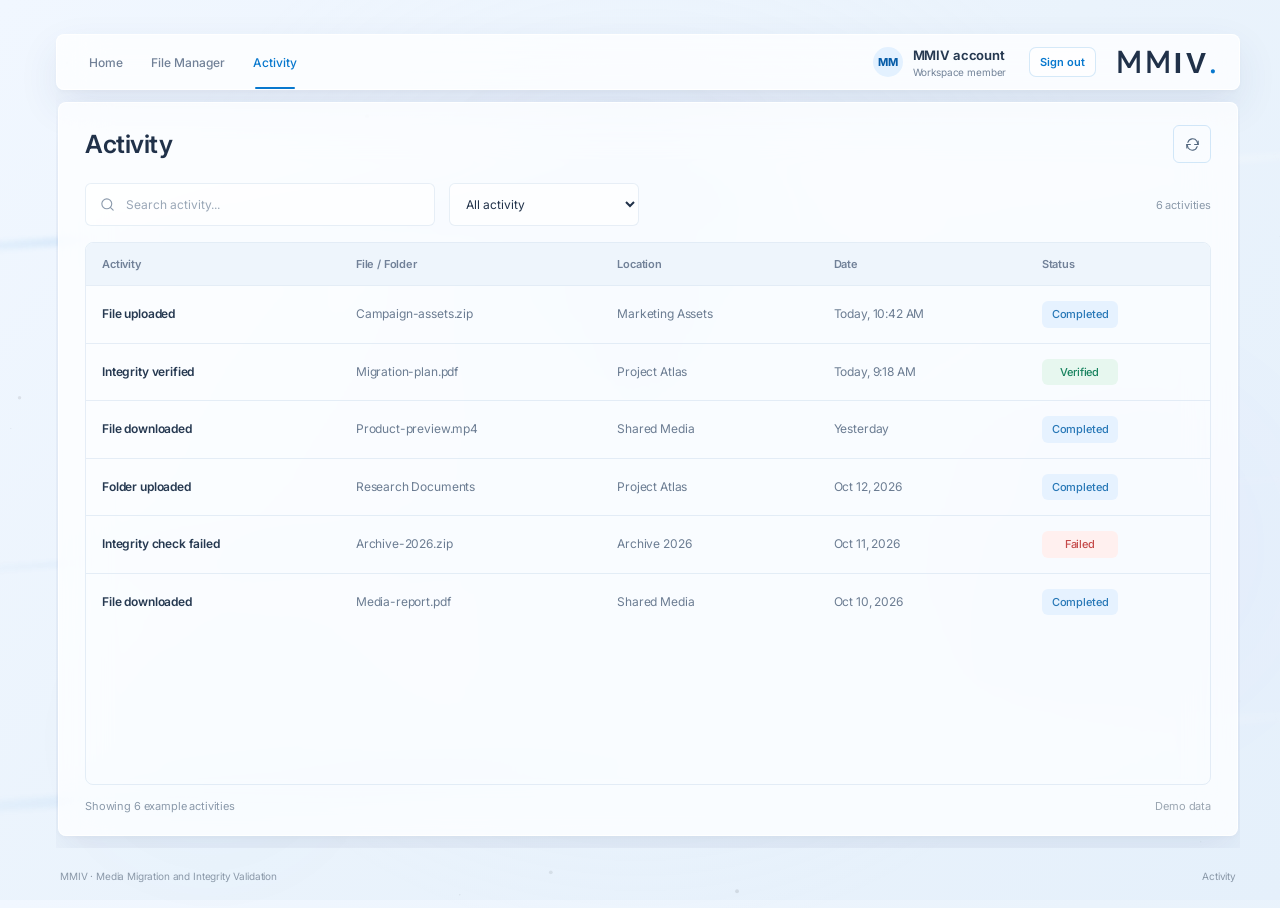
==== commit 0c0ce3ba: "Remove admin-only links and delete unused pages for a cleaner navigation experience" ====
--- a/pages/activity.html
+++ b/pages/activity.html
@@ -44,9 +44,6 @@
           Activity
         </a>
 
-        <a href="activity.html#system-logs" data-admin hidden>
-          Logs
-        </a>
 
         <a href="admin.html" data-admin hidden>
           Administration
--- a/css/activity.css
+++ b/css/activity.css
@@ -0,0 +1,405 @@
+/* ==========================================
+   MMIV ACTIVITY EXPLORER
+   ========================================== */
+
+.activity-page {
+    --activity-primary: #0878ce;
+    --activity-text: #203149;
+    --activity-muted: #738399;
+    --activity-line: rgba(110, 155, 200, 0.16);
+}
+
+/* ==========================================
+   MAIN LAYOUT
+   ========================================== */
+
+.activity-page .activity-main {
+    width: 100%;
+    flex: 1;
+    min-height: 0;
+
+    display: flex;
+    flex-direction: column;
+    align-items: center;
+    justify-content: center;
+
+    padding: 12px 0;
+    overflow: hidden;
+}
+
+/* ==========================================
+   GLASS WORKSPACE
+   ========================================== */
+
+.activity-workspace {
+    width: 100%;
+    max-width: 1180px;
+
+    flex: 1;
+    min-height: 0;
+
+    display: flex;
+    flex-direction: column;
+
+    padding: 22px 26px;
+    border-radius: 8px;
+
+    overflow: hidden;
+}
+
+/* ==========================================
+   TOOLBAR
+   ========================================== */
+
+.activity-toolbar {
+    display: flex;
+    align-items: center;
+    justify-content: space-between;
+
+    gap: 16px;
+    margin-bottom: 20px;
+}
+
+.activity-toolbar h1 {
+    margin: 0;
+
+    color: var(--activity-text);
+
+    font-size: 25px;
+    font-weight: 600;
+    letter-spacing: -0.5px;
+    line-height: 1.2;
+}
+
+/* Minimal refresh button */
+
+.activity-refresh {
+    width: 38px;
+    height: 38px;
+
+    display: inline-flex;
+    align-items: center;
+    justify-content: center;
+
+    padding: 0;
+
+    border: 1px solid rgba(0, 120, 212, 0.16);
+    border-radius: 6px;
+
+    color: #52677f;
+    background: transparent;
+
+    cursor: pointer;
+    transition: background 0.15s ease;
+}
+
+.activity-refresh svg {
+    display: block;
+    flex-shrink: 0;
+}
+
+.activity-refresh:hover {
+    background: rgba(0, 120, 212, 0.05);
+}
+
+/* ==========================================
+   SEARCH & FILTER
+   ========================================== */
+
+.activity-controls {
+    display: grid;
+
+    grid-template-columns:
+        minmax(200px, 350px) minmax(150px, 190px) 1fr;
+
+    align-items: center;
+    gap: 14px;
+
+    margin-bottom: 16px;
+}
+
+/* Search */
+
+.activity-search {
+    height: 43px;
+
+    display: flex;
+    align-items: center;
+
+    gap: 10px;
+    padding: 0 13px;
+
+    border: 1px solid var(--activity-line);
+    border-radius: 6px;
+
+    background: rgba(255, 255, 255, 0.65);
+}
+
+.activity-search svg {
+    display: block;
+    flex-shrink: 0;
+    color: #8b9aac;
+}
+
+.activity-search input {
+    width: 100%;
+    height: 100%;
+    min-width: 0;
+
+    padding: 0;
+
+    border: none;
+    outline: none;
+
+    color: var(--activity-text);
+    background: transparent;
+
+    font-size: 12px;
+}
+
+.activity-search input::placeholder {
+    color: #9aa7b7;
+}
+
+/* Filter */
+
+.activity-controls select {
+    width: 100%;
+    height: 43px;
+
+    padding: 0 12px;
+
+    border: 1px solid var(--activity-line);
+    border-radius: 6px;
+
+    color: var(--activity-text);
+    background: rgba(255, 255, 255, 0.72);
+
+    font-size: 12px;
+    cursor: pointer;
+}
+
+/* Count */
+
+.activity-count {
+    justify-self: end;
+
+    color: #8a99aa;
+    font-size: 11px;
+    white-space: nowrap;
+}
+
+/* ==========================================
+   ACTIVITY TABLE SCROLL
+   ========================================== */
+
+.activity-table-scroll {
+    width: 100%;
+    flex: 1;
+    min-height: 0;
+
+    overflow: auto;
+
+    border: 1px solid var(--activity-line);
+    border-radius: 8px;
+
+    scrollbar-width: thin;
+}
+
+.activity-table {
+    width: 100%;
+    border-collapse: collapse;
+    text-align: left;
+}
+
+.activity-table th {
+    position: sticky;
+    top: 0;
+    z-index: 1;
+
+    padding: 14px 16px;
+
+    color: #718198;
+    background: #eef5fc;
+
+    font-size: 11px;
+    font-weight: 600;
+
+    text-align: left;
+    white-space: nowrap;
+}
+
+.activity-table td {
+    padding: 15px 16px;
+
+    border-top: 1px solid var(--activity-line);
+
+    color: #6b7c92;
+    font-size: 12px;
+
+    line-height: 1.5;
+    vertical-align: middle;
+}
+
+.activity-table tbody tr:hover {
+    background: rgba(235, 244, 253, 0.38);
+}
+
+.activity-name {
+    color: #263951;
+    font-weight: 600;
+}
+
+/* ==========================================
+   STATUS LABELS
+   ========================================== */
+
+.activity-status {
+    display: inline-flex;
+    align-items: center;
+    justify-content: center;
+
+    min-width: 76px;
+    min-height: 26px;
+
+    padding: 5px 10px;
+
+    border-radius: 6px;
+
+    font-size: 11px;
+    font-weight: 500;
+    white-space: nowrap;
+}
+
+.status-completed {
+    color: #2878b7;
+    background: #e6f2ff;
+}
+
+.status-verified {
+    color: #18835f;
+    background: #e7f7ef;
+}
+
+.status-failed {
+    color: #c54a4a;
+    background: #fff0ef;
+}
+
+/* ==========================================
+   TABLE FOOTER
+   ========================================== */
+
+.activity-bottom {
+    display: flex;
+    align-items: center;
+    justify-content: space-between;
+
+    gap: 12px;
+    margin-top: 14px;
+
+    color: #8a99aa;
+    font-size: 11px;
+}
+
+.activity-demo-label {
+    color: #9aa5b1;
+}
+
+/* Infinite-scroll placeholder */
+
+#activitySentinel {
+    width: 100%;
+    height: 1px;
+    pointer-events: none;
+}
+
+/* ==========================================
+   ACCESSIBILITY
+   ========================================== */
+
+.activity-visually-hidden {
+    position: absolute !important;
+
+    width: 1px;
+    height: 1px;
+
+    padding: 0;
+    margin: -1px;
+
+    overflow: hidden;
+    clip: rect(0, 0, 0, 0);
+
+    white-space: nowrap;
+    border: 0;
+}
+
+/* ==========================================
+   RESPONSIVE
+   ========================================== */
+
+@media (max-width: 900px) {
+
+    .activity-workspace {
+        padding: 20px;
+    }
+
+    .activity-controls {
+        grid-template-columns:
+            minmax(180px, 1fr) minmax(150px, 190px);
+    }
+
+    .activity-count {
+        grid-column: 1 / -1;
+        justify-self: end;
+    }
+
+    .activity-table {
+        min-width: 760px;
+    }
+}
+
+@media (max-width: 600px) {
+
+    .activity-page .activity-main {
+        padding: 10px 0;
+    }
+
+    .activity-workspace {
+        padding: 16px 12px;
+    }
+
+    .activity-toolbar {
+        margin-bottom: 16px;
+    }
+
+    .activity-toolbar h1 {
+        font-size: 22px;
+    }
+
+    .activity-controls {
+        grid-template-columns: 1fr;
+        gap: 10px;
+    }
+
+    .activity-count {
+        grid-column: 1;
+        justify-self: start;
+    }
+
+    .activity-table {
+        min-width: 700px;
+    }
+
+    .activity-bottom {
+        font-size: 10px;
+    }
+}
+
+@media (prefers-reduced-motion: reduce) {
+
+    .activity-refresh {
+        transition: none;
+    }
+}
+
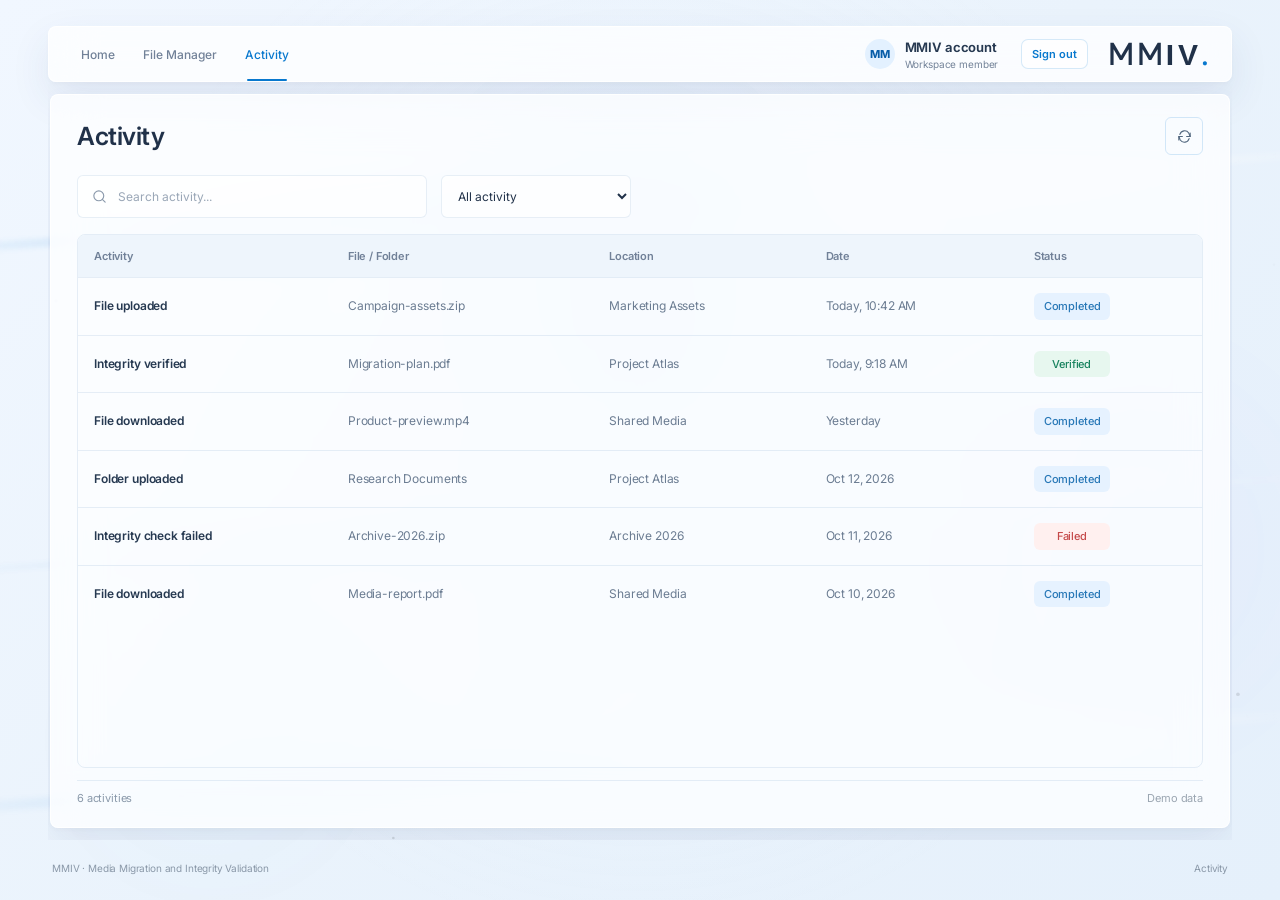
==== commit 7964d3de: "Refactor CSS styles for activity, admin, file manager, and home pages; improve layout and responsive" ====
--- a/pages/activity.html
+++ b/pages/activity.html
@@ -122,10 +122,6 @@
             <option value="download">Downloads</option>
             <option value="verification">Verification</option>
           </select>
-
-          <span id="activityCount" class="activity-count">
-            0 activities
-          </span>
 
         </div>
 
@@ -159,7 +155,11 @@
         <!-- Footer -->
         <div class="activity-bottom">
 
-          <span id="activityListStatus" role="status" aria-live="polite">
+          <span id="activityCount" class="activity-count">
+            0 activities
+          </span>
+
+          <span id="activityListStatus" class="activity-visually-hidden" role="status" aria-live="polite">
             Showing example activity
           </span>
 
--- a/css/home.css
+++ b/css/home.css
@@ -31,6 +31,7 @@
 }
 
 body.home-page {
+  margin: 0;
   background: linear-gradient(135deg,
       #f1f7ff 0%,
       #eaf3fc 50%,
@@ -1037,4 +1038,89 @@
   body.home-page .home-nav a {
     min-height: 36px;
   }
+}
+
+@media (max-width: 600px) {
+  html {
+    height: auto;
+    min-height: 100%;
+    overflow-x: hidden;
+    overflow-y: auto;
+  }
+
+  body.home-page.file-manager-page,
+  body.home-page.activity-page,
+  body.home-page.admin-page {
+    height: auto;
+    min-height: 100%;
+    overflow-x: hidden;
+    overflow-y: auto;
+  }
+
+  .home-page.file-manager-page .home-shell,
+  .home-page.activity-page .home-shell,
+  .home-page.admin-page .home-shell {
+    height: auto;
+    min-height: 100dvh;
+    overflow: visible;
+  }
+
+  .home-page.file-manager-page .home-main,
+  .home-page.activity-page .home-main,
+  .home-page.admin-page .home-main {
+    flex: 1 0 auto;
+    min-height: 0;
+    overflow: visible;
+  }
+
+  body.home-page .home-nav {
+    flex-wrap: nowrap;
+    gap: 0;
+    overflow-x: auto;
+    scrollbar-width: none;
+  }
+
+  body.home-page .home-nav::-webkit-scrollbar {
+    display: none;
+  }
+
+  body.home-page .home-nav a {
+    flex: 0 0 auto;
+    padding: 0 4px;
+    font-size: 11px;
+  }
+}
+
+@media (max-height: 600px) and (min-width: 601px) {
+  html {
+    height: auto;
+    min-height: 100%;
+    overflow-x: hidden;
+    overflow-y: auto;
+  }
+
+  body.home-page.file-manager-page,
+  body.home-page.activity-page,
+  body.home-page.admin-page {
+    height: auto;
+    min-height: 100%;
+    overflow-x: hidden;
+    overflow-y: auto;
+  }
+
+  .home-page.file-manager-page .home-shell,
+  .home-page.activity-page .home-shell,
+  .home-page.admin-page .home-shell {
+    height: auto;
+    min-height: 100dvh;
+    overflow: visible;
+  }
+
+  .home-page.file-manager-page .home-main,
+  .home-page.activity-page .home-main,
+  .home-page.admin-page .home-main {
+    flex: 1 0 auto;
+    min-height: 0;
+    overflow: visible;
+  }
 }
--- a/css/activity.css
+++ b/css/activity.css
@@ -110,7 +110,7 @@
     display: grid;
 
     grid-template-columns:
-        minmax(200px, 350px) minmax(150px, 190px) 1fr;
+        minmax(200px, 350px) minmax(150px, 190px);
 
     align-items: center;
     gap: 14px;
@@ -182,8 +182,6 @@
 /* Count */
 
 .activity-count {
-    justify-self: end;
-
     color: #8a99aa;
     font-size: 11px;
     white-space: nowrap;
@@ -296,7 +294,9 @@
     justify-content: space-between;
 
     gap: 12px;
-    margin-top: 14px;
+    margin-top: 12px;
+    padding-top: 10px;
+    border-top: 1px solid var(--activity-line);
 
     color: #8a99aa;
     font-size: 11px;
@@ -349,11 +349,6 @@
             minmax(180px, 1fr) minmax(150px, 190px);
     }
 
-    .activity-count {
-        grid-column: 1 / -1;
-        justify-self: end;
-    }
-
     .activity-table {
         min-width: 760px;
     }
@@ -363,10 +358,14 @@
 
     .activity-page .activity-main {
         padding: 10px 0;
+        flex: 0 0 auto;
+        overflow: visible;
     }
 
     .activity-workspace {
         padding: 16px 12px;
+        flex: 0 0 auto;
+        min-height: 440px;
     }
 
     .activity-toolbar {
@@ -382,11 +381,6 @@
         gap: 10px;
     }
 
-    .activity-count {
-        grid-column: 1;
-        justify-self: start;
-    }
-
     .activity-table {
         min-width: 700px;
     }
@@ -396,10 +390,21 @@
     }
 }
 
+@media (max-height: 600px) and (min-width: 601px) {
+    .activity-page .activity-main {
+        flex: 0 0 auto;
+        overflow: visible;
+    }
+
+    .activity-workspace {
+        flex: 0 0 auto;
+        min-height: 440px;
+    }
+}
+
 @media (prefers-reduced-motion: reduce) {
 
     .activity-refresh {
         transition: none;
     }
 }
-
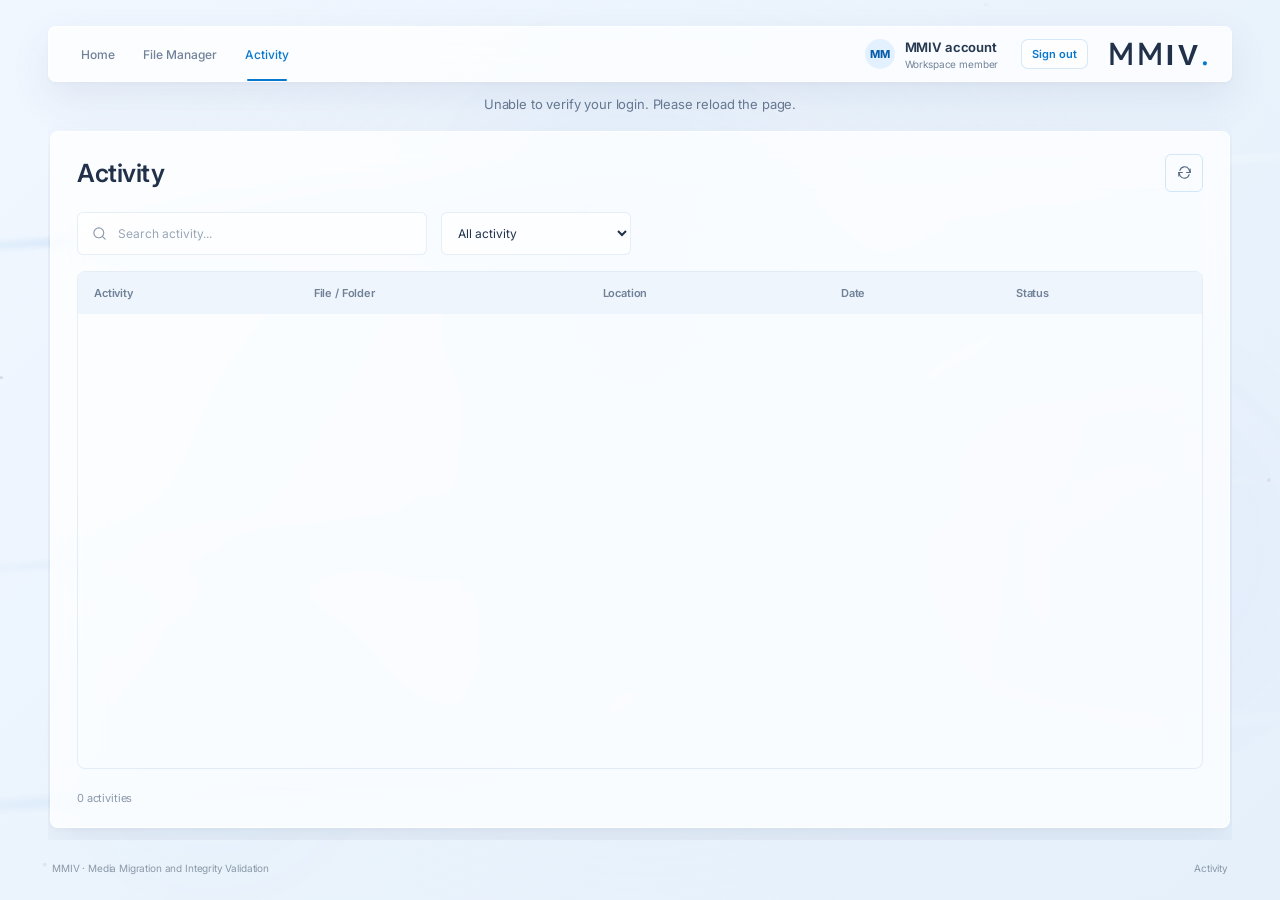
==== commit 54d01157: "feat: initialize project with Vite setup - Add package.json for project metadata and scripts - Creat" ====
--- a/pages/activity.html
+++ b/pages/activity.html
@@ -1,331 +1,183 @@
-<!DOCTYPE html>
+<!doctype html>
 <html lang="en">
+  <head>
+    <meta charset="UTF-8" />
+    <meta name="viewport" content="width=device-width, initial-scale=1.0" />
+    <meta name="theme-color" content="#eaf3fc" />
+    <meta name="description" content="MMIV Workspace Activity" />
 
-<head>
-  <meta charset="UTF-8">
-  <meta name="viewport" content="width=device-width, initial-scale=1.0">
-  <meta name="theme-color" content="#eaf3fc">
-  <meta name="description" content="MMIV Workspace Activity">
+    <title>Activity · MMIV</title>
 
-  <title>Activity · MMIV</title>
+    <link rel="stylesheet" href="../css/home.css" />
+    <link rel="stylesheet" href="../css/activity.css" />
+  </head>
 
-  <link rel="stylesheet" href="../css/home.css">
-  <link rel="stylesheet" href="../css/activity.css">
-</head>
+  <body class="home-page activity-page">
+    <!-- Background -->
+    <div id="particles-js" aria-hidden="true"></div>
 
-<body class="home-page activity-page">
+    <div class="fx fx-glow" aria-hidden="true"></div>
+    <div class="fx fx-beam beam-one" aria-hidden="true"></div>
+    <div class="fx fx-beam beam-two" aria-hidden="true"></div>
+    <div class="fx fx-beam beam-three" aria-hidden="true"></div>
 
-  <!-- Background -->
-  <div id="particles-js" aria-hidden="true"></div>
+    <div class="fx fx-bokeh bokeh-one" aria-hidden="true"></div>
+    <div class="fx fx-bokeh bokeh-two" aria-hidden="true"></div>
+    <div class="fx fx-bokeh bokeh-three" aria-hidden="true"></div>
 
-  <div class="fx fx-glow" aria-hidden="true"></div>
-  <div class="fx fx-beam beam-one" aria-hidden="true"></div>
-  <div class="fx fx-beam beam-two" aria-hidden="true"></div>
-  <div class="fx fx-beam beam-three" aria-hidden="true"></div>
+    <div class="home-shell">
+      <!-- Shared header -->
+      <header class="home-header glass-panel">
+        <nav class="home-nav" aria-label="Main navigation">
+          <a href="home.html">Home</a>
 
-  <div class="fx fx-bokeh bokeh-one" aria-hidden="true"></div>
-  <div class="fx fx-bokeh bokeh-two" aria-hidden="true"></div>
-  <div class="fx fx-bokeh bokeh-three" aria-hidden="true"></div>
+          <a href="file-manager.html"> File Manager </a>
 
-  <div class="home-shell">
+          <a href="activity.html" class="active" aria-current="page"> Activity </a>
 
-    <!-- Shared header -->
-    <header class="home-header glass-panel">
+          <a href="admin.html" data-admin hidden> Administration </a>
+        </nav>
 
-      <nav class="home-nav" aria-label="Main navigation">
+        <div class="header-right">
+          <div class="home-account">
+            <div class="account-avatar" aria-hidden="true">MM</div>
 
-        <a href="home.html">Home</a>
+            <div class="account-copy">
+              <strong id="account">MMIV account</strong>
+              <span>Workspace member</span>
+            </div>
 
-        <a href="file-manager.html">
-          File Manager
-        </a>
-
-        <a href="activity.html" class="active" aria-current="page">
-          Activity
-        </a>
-
-
-        <a href="admin.html" data-admin hidden>
-          Administration
-        </a>
-
-      </nav>
-
-      <div class="header-right">
-
-        <div class="home-account">
-          <div class="account-avatar" aria-hidden="true">MM</div>
-
-          <div class="account-copy">
-            <strong id="account">MMIV account</strong>
-            <span>Workspace member</span>
+            <button id="logout" class="sign-out-btn" type="button">Sign out</button>
           </div>
 
-          <button id="logout" class="sign-out-btn" type="button">
-            Sign out
-          </button>
+          <a href="home.html" class="mmiv-header" aria-label="MMIV Home"> MMIV<span>.</span> </a>
         </div>
+      </header>
 
-        <a href="home.html" class="mmiv-header" aria-label="MMIV Home">
-          MMIV<span>.</span>
-        </a>
+      <!-- Main -->
+      <main class="home-main activity-main">
+        <p id="status" class="system-status" role="status" aria-live="polite"></p>
 
-      </div>
-    </header>
+        <section class="activity-workspace glass-panel" aria-labelledby="activity-title">
+          <!-- Toolbar -->
+          <div class="activity-toolbar">
+            <h1 id="activity-title">Activity</h1>
 
-    <!-- Main -->
-    <main class="home-main activity-main">
-
-      <p id="status" class="system-status" role="status" aria-live="polite"></p>
-
-      <section class="activity-workspace glass-panel" aria-labelledby="activity-title">
-
-        <!-- Toolbar -->
-        <div class="activity-toolbar">
-
-          <h1 id="activity-title">Activity</h1>
-
-          <button id="refreshActivity" class="activity-refresh" type="button" title="Refresh activity"
-            aria-label="Refresh activity">
-
-            <svg width="17" height="17" viewBox="0 0 24 24" fill="none" stroke="currentColor" stroke-width="1.6"
-              stroke-linecap="round" stroke-linejoin="round" aria-hidden="true">
-
-              <path d="M20 7v5h-5"></path>
-              <path d="M4 17v-5h5"></path>
-              <path d="M5.5 9A7 7 0 0 1 18 7l2 5"></path>
-              <path d="M18.5 15A7 7 0 0 1 6 17l-2-5"></path>
-
-            </svg>
-          </button>
-
-        </div>
-
-        <!-- Filters -->
-        <div class="activity-controls">
-
-          <div class="activity-search">
-
-            <svg width="17" height="17" viewBox="0 0 24 24" fill="none" stroke="currentColor" stroke-width="1.6"
-              stroke-linecap="round" aria-hidden="true">
-
-              <circle cx="11" cy="11" r="7"></circle>
-              <path d="m20 20-4-4"></path>
-            </svg>
-
-            <input id="activitySearch" type="search" placeholder="Search activity..." aria-label="Search activity">
+            <button
+              id="refreshActivity"
+              class="activity-refresh"
+              type="button"
+              title="Refresh activity"
+              aria-label="Refresh activity"
+            >
+              <svg
+                width="17"
+                height="17"
+                viewBox="0 0 24 24"
+                fill="none"
+                stroke="currentColor"
+                stroke-width="1.6"
+                stroke-linecap="round"
+                stroke-linejoin="round"
+                aria-hidden="true"
+              >
+                <path d="M20 7v5h-5"></path>
+                <path d="M4 17v-5h5"></path>
+                <path d="M5.5 9A7 7 0 0 1 18 7l2 5"></path>
+                <path d="M18.5 15A7 7 0 0 1 6 17l-2-5"></path>
+              </svg>
+            </button>
           </div>
 
-          <select id="activityFilter" aria-label="Filter activity type">
-            <option value="all">All activity</option>
-            <option value="upload">Uploads</option>
-            <option value="download">Downloads</option>
-            <option value="verification">Verification</option>
-          </select>
+          <!-- Filters -->
+          <div class="activity-controls">
+            <div class="activity-search">
+              <svg
+                width="17"
+                height="17"
+                viewBox="0 0 24 24"
+                fill="none"
+                stroke="currentColor"
+                stroke-width="1.6"
+                stroke-linecap="round"
+                aria-hidden="true"
+              >
+                <circle cx="11" cy="11" r="7"></circle>
+                <path d="m20 20-4-4"></path>
+              </svg>
 
-        </div>
+              <input
+                id="activitySearch"
+                type="search"
+                placeholder="Search activity..."
+                aria-label="Search activity"
+              />
+            </div>
 
-        <!-- Activity table -->
-        <div id="activityScroll" class="activity-table-scroll" tabindex="0" aria-label="Scrollable activity records">
+            <select id="activityFilter" aria-label="Filter activity type">
+              <option value="all">All activity</option>
+              <option value="upload">Uploads</option>
+              <option value="download">Downloads</option>
+              <option value="verification">Verification</option>
+            </select>
+          </div>
 
-          <table class="activity-table">
+          <!-- Activity table -->
+          <div
+            id="activityScroll"
+            class="activity-table-scroll"
+            tabindex="0"
+            aria-label="Scrollable activity records"
+          >
+            <table class="activity-table">
+              <caption class="activity-visually-hidden">
+                Recent workspace activity records
+              </caption>
 
-            <caption class="activity-visually-hidden">
-              Recent workspace activity records
-            </caption>
+              <thead>
+                <tr>
+                  <th scope="col">Activity</th>
+                  <th scope="col">File / Folder</th>
+                  <th scope="col">Location</th>
+                  <th scope="col">Date</th>
+                  <th scope="col">Status</th>
+                </tr>
+              </thead>
 
-            <thead>
-              <tr>
-                <th scope="col">Activity</th>
-                <th scope="col">File / Folder</th>
-                <th scope="col">Location</th>
-                <th scope="col">Date</th>
-                <th scope="col">Status</th>
-              </tr>
-            </thead>
+              <tbody id="activityRows"></tbody>
+            </table>
 
-            <tbody id="activityRows"></tbody>
+            <div id="activitySentinel" aria-hidden="true"></div>
+          </div>
 
-          </table>
+          <!-- Footer -->
+          <div class="activity-bottom">
+            <span id="activityCount" class="activity-count"> 0 activities </span>
 
-          <div id="activitySentinel" aria-hidden="true"></div>
+            <span
+              id="activityListStatus"
+              class="activity-visually-hidden"
+              role="status"
+              aria-live="polite"
+            >
+              Loading activity
+            </span>
+          </div>
+        </section>
+      </main>
 
-        </div>
+      <footer class="home-footer">
+        <span> MMIV · Media Migration and Integrity Validation </span>
+        <span>Activity</span>
+      </footer>
+    </div>
 
-        <!-- Footer -->
-        <div class="activity-bottom">
+    <!-- Background scripts -->
+    <script src="../js/particles.min.js"></script>
+    <script src="../js/particles-effect.js"></script>
+    <script src="../js/mmiv-auth.js"></script>
 
-          <span id="activityCount" class="activity-count">
-            0 activities
-          </span>
-
-          <span id="activityListStatus" class="activity-visually-hidden" role="status" aria-live="polite">
-            Showing example activity
-          </span>
-
-          <span class="activity-demo-label">
-            Demo data
-          </span>
-
-        </div>
-
-      </section>
-
-    </main>
-
-    <footer class="home-footer">
-      <span>
-        MMIV · Media Migration and Integrity Validation
-      </span>
-      <span>Activity</span>
-    </footer>
-
-  </div>
-
-  <!-- Background scripts -->
-  <script src="../js/particles.min.js"></script>
-  <script src="../js/particles-effect.js"></script>
-
-  <!-- UI mock only -->
-  <script>
-    'use strict';
-
-    const mockActivities = [
-      {
-        type: 'upload',
-        title: 'File uploaded',
-        file: 'Campaign-assets.zip',
-        folder: 'Marketing Assets',
-        date: 'Today, 10:42 AM',
-        status: 'Completed'
-      },
-      {
-        type: 'verification',
-        title: 'Integrity verified',
-        file: 'Migration-plan.pdf',
-        folder: 'Project Atlas',
-        date: 'Today, 9:18 AM',
-        status: 'Verified'
-      },
-      {
-        type: 'download',
-        title: 'File downloaded',
-        file: 'Product-preview.mp4',
-        folder: 'Shared Media',
-        date: 'Yesterday',
-        status: 'Completed'
-      },
-      {
-        type: 'upload',
-        title: 'Folder uploaded',
-        file: 'Research Documents',
-        folder: 'Project Atlas',
-        date: 'Oct 12, 2026',
-        status: 'Completed'
-      },
-      {
-        type: 'verification',
-        title: 'Integrity check failed',
-        file: 'Archive-2026.zip',
-        folder: 'Archive 2026',
-        date: 'Oct 11, 2026',
-        status: 'Failed'
-      },
-      {
-        type: 'download',
-        title: 'File downloaded',
-        file: 'Media-report.pdf',
-        folder: 'Shared Media',
-        date: 'Oct 10, 2026',
-        status: 'Completed'
-      }
-    ];
-
-    const rows = document.getElementById('activityRows');
-    const search = document.getElementById('activitySearch');
-    const filter = document.getElementById('activityFilter');
-    const count = document.getElementById('activityCount');
-    const listStatus = document.getElementById('activityListStatus');
-
-    function renderActivities() {
-      const query = search.value.trim().toLowerCase();
-      const selectedType = filter.value;
-
-      const filtered = mockActivities.filter((item) => {
-        const matchesType =
-          selectedType === 'all' ||
-          item.type === selectedType;
-
-        const searchable = [
-          item.title,
-          item.file,
-          item.folder,
-          item.date,
-          item.status
-        ].join(' ').toLowerCase();
-
-        return matchesType && searchable.includes(query);
-      });
-
-      rows.replaceChildren();
-
-      filtered.forEach((item) => {
-        const tr = document.createElement('tr');
-
-        const values = [
-          item.title,
-          item.file,
-          item.folder,
-          item.date,
-          item.status
-        ];
-
-        values.forEach((value, index) => {
-          const td = document.createElement('td');
-
-          if (index === 0) {
-            const label = document.createElement('span');
-            label.className = 'activity-name';
-            label.textContent = value;
-            td.append(label);
-          } else if (index === 4) {
-            const badge = document.createElement('span');
-            badge.className =
-              'activity-status status-' +
-              item.status.toLowerCase();
-            badge.textContent = value;
-            td.append(badge);
-          } else {
-            td.textContent = value;
-          }
-
-          tr.append(td);
-        });
-
-        rows.append(tr);
-      });
-
-      count.textContent =
-        filtered.length +
-        (filtered.length === 1
-          ? ' activity'
-          : ' activities');
-
-      listStatus.textContent =
-        filtered.length === 0
-          ? 'No matching activity found.'
-          : 'Showing ' + filtered.length + ' example activities';
-    }
-
-    search.addEventListener('input', renderActivities);
-    filter.addEventListener('change', renderActivities);
-
-    document.getElementById('refreshActivity')
-      .addEventListener('click', renderActivities);
-
-    renderActivities();
-  </script>
-
-</body>
-
-</html>+    <!-- Activity history; replaces the page's mock records -->
+    <script src="../js/activity.js"></script>
+  </body>
+</html>
--- a/css/home.css
+++ b/css/home.css
@@ -14,8 +14,7 @@
   --muted: #738399;
   --glass: rgba(255, 255, 255, 0.72);
   --border: rgba(255, 255, 255, 0.88);
-  --shadow:
-    0 10px 35px rgba(45, 77, 120, 0.07);
+  --shadow: 0 10px 35px rgba(45, 77, 120, 0.07);
   --radius: 14px;
 }
 
@@ -32,10 +31,7 @@
 
 body.home-page {
   margin: 0;
-  background: linear-gradient(135deg,
-      #f1f7ff 0%,
-      #eaf3fc 50%,
-      #e5f0fb 100%);
+  background: linear-gradient(135deg, #f1f7ff 0%, #eaf3fc 50%, #e5f0fb 100%);
 }
 
 .home-page [hidden] {
@@ -78,10 +74,12 @@
   width: 90vmax;
   height: 90vmax;
   transform: translate(-50%, -50%);
-  background: radial-gradient(circle,
-      rgba(120, 190, 255, 0.35) 0%,
-      rgba(190, 220, 255, 0.18) 30%,
-      rgba(255, 255, 255, 0) 62%);
+  background: radial-gradient(
+    circle,
+    rgba(120, 190, 255, 0.35) 0%,
+    rgba(190, 220, 255, 0.18) 30%,
+    rgba(255, 255, 255, 0) 62%
+  );
 }
 
 .fx-beam {
@@ -90,11 +88,13 @@
   width: 120vw;
   height: 6px;
   border-radius: 0;
-  background: linear-gradient(90deg,
-      transparent,
-      rgba(0, 120, 212, 0.35),
-      rgba(255, 255, 255, 0.9),
-      transparent);
+  background: linear-gradient(
+    90deg,
+    transparent,
+    rgba(0, 120, 212, 0.35),
+    rgba(255, 255, 255, 0.9),
+    transparent
+  );
   filter: blur(3px);
 }
 
@@ -131,8 +131,7 @@
   border-radius: 50%;
   filter: blur(60px);
   opacity: 0.6;
-  animation:
-    mmivFloat 12s ease-in-out infinite alternate;
+  animation: mmivFloat 12s ease-in-out infinite alternate;
 }
 
 .bokeh-one {
@@ -228,13 +227,13 @@
 
 .home-nav a:hover,
 .home-nav a.active,
-.home-nav a[aria-current="page"] {
+.home-nav a[aria-current='page'] {
   color: var(--primary);
 }
 
 .home-nav a.active::after,
-.home-nav a[aria-current="page"]::after {
-  content: "";
+.home-nav a[aria-current='page']::after {
+  content: '';
   position: absolute;
   left: 14px;
   right: 14px;
@@ -291,12 +290,10 @@
 .sign-out-btn {
   margin-left: 6px;
   padding: 9px 12px;
-  border:
-    1px solid rgba(0, 120, 212, 0.16);
+  border: 1px solid rgba(0, 120, 212, 0.16);
   border-radius: 7px;
   color: var(--primary);
-  background:
-    rgba(255, 255, 255, 0.65);
+  background: rgba(255, 255, 255, 0.65);
   font-size: 11px;
   font-weight: 600;
   white-space: nowrap;
@@ -307,10 +304,8 @@
 }
 
 .sign-out-btn:hover {
-  background:
-    rgba(0, 120, 212, 0.07);
-  border-color:
-    rgba(0, 120, 212, 0.3);
+  background: rgba(0, 120, 212, 0.07);
+  border-color: rgba(0, 120, 212, 0.3);
 }
 
 .mmiv-header {
@@ -397,8 +392,7 @@
 
 .folder-list {
   display: grid;
-  grid-template-columns:
-    repeat(3, minmax(0, 1fr));
+  grid-template-columns: repeat(3, minmax(0, 1fr));
   gap: 14px;
   margin: 0;
   padding: 0;
@@ -419,11 +413,9 @@
   align-items: center;
   gap: 14px;
   padding: 17px 18px;
-  border:
-    1px solid rgba(0, 120, 212, 0.12);
+  border: 1px solid rgba(0, 120, 212, 0.12);
   border-radius: 10px;
-  background:
-    rgba(235, 246, 255, 0.65);
+  background: rgba(235, 246, 255, 0.65);
   text-decoration: none;
   transition:
     background 0.2s ease,
@@ -433,8 +425,7 @@
 
 .folder-list a:hover {
   transform: translateY(-2px);
-  border-color:
-    rgba(0, 120, 212, 0.3);
+  border-color: rgba(0, 120, 212, 0.3);
   background: #e5f2ff;
 }
 
@@ -446,8 +437,7 @@
   flex-shrink: 0;
   border-radius: 9px;
   color: var(--primary);
-  background:
-    rgba(0, 120, 212, 0.08);
+  background: rgba(0, 120, 212, 0.08);
   font-size: 21px;
 }
 
@@ -472,12 +462,10 @@
 .empty-state {
   margin: 0;
   padding: 35px 20px;
-  border:
-    1px dashed rgba(0, 120, 212, 0.2);
+  border: 1px dashed rgba(0, 120, 212, 0.2);
   border-radius: 10px;
   color: #8190a3;
-  background:
-    rgba(255, 255, 255, 0.45);
+  background: rgba(255, 255, 255, 0.45);
   text-align: center;
   font-size: 13px;
   line-height: 1.7;
@@ -516,8 +504,7 @@
   }
 
   .folder-list {
-    grid-template-columns:
-      repeat(2, minmax(0, 1fr));
+    grid-template-columns: repeat(2, minmax(0, 1fr));
   }
 }
 
@@ -532,8 +519,7 @@
     width: 100%;
     min-height: 44px;
     justify-content: center;
-    border-top:
-      1px solid rgba(100, 130, 165, 0.14);
+    border-top: 1px solid rgba(100, 130, 165, 0.14);
   }
 
   .header-right {
@@ -637,8 +623,7 @@
   width: 100%;
   max-width: 1180px;
   display: grid;
-  grid-template-columns:
-    minmax(0, 1.8fr) minmax(0, 1fr);
+  grid-template-columns: minmax(0, 1.8fr) minmax(0, 1fr);
   align-items: stretch;
   gap: 20px;
   margin: 0 auto;
@@ -827,10 +812,12 @@
   width: 85vmax;
   height: 85vmax;
   transform: translate(-50%, -50%);
-  background: radial-gradient(circle,
-      rgba(210, 225, 240, 0.12) 0%,
-      rgba(235, 242, 250, 0.07) 35%,
-      rgba(255, 255, 255, 0) 70%);
+  background: radial-gradient(
+    circle,
+    rgba(210, 225, 240, 0.12) 0%,
+    rgba(235, 242, 250, 0.07) 35%,
+    rgba(255, 255, 255, 0) 70%
+  );
 }
 
 .home-page .fx-bokeh {
@@ -869,11 +856,7 @@
 }
 
 body.home-page {
-  font-family:
-    'Inter',
-    'Segoe UI',
-    Arial,
-    sans-serif;
+  font-family: 'Inter', 'Segoe UI', Arial, sans-serif;
   font-size: 13px;
   font-weight: 400;
   letter-spacing: -0.15px;
@@ -1046,6 +1029,26 @@
     min-height: 100%;
     overflow-x: hidden;
     overflow-y: auto;
+  }
+
+  body.home-page:not(.file-manager-page):not(.activity-page):not(.admin-page) {
+    height: auto;
+    min-height: 100dvh;
+    overflow-x: hidden;
+    overflow-y: auto;
+  }
+
+  .home-page:not(.file-manager-page):not(.activity-page):not(.admin-page) .home-shell {
+    height: auto;
+    min-height: 100dvh;
+    overflow: visible;
+  }
+
+  .home-page:not(.file-manager-page):not(.activity-page):not(.admin-page) .home-main {
+    flex: 1 0 auto;
+    min-height: auto;
+    justify-content: flex-start;
+    overflow: visible;
   }
 
   body.home-page.file-manager-page,
@@ -1123,4 +1126,4 @@
     min-height: 0;
     overflow: visible;
   }
-}+}
--- a/css/activity.css
+++ b/css/activity.css
@@ -3,10 +3,10 @@
    ========================================== */
 
 .activity-page {
-    --activity-primary: #0878ce;
-    --activity-text: #203149;
-    --activity-muted: #738399;
-    --activity-line: rgba(110, 155, 200, 0.16);
+  --activity-primary: #0878ce;
+  --activity-text: #203149;
+  --activity-muted: #738399;
+  --activity-line: rgba(110, 155, 200, 0.16);
 }
 
 /* ==========================================
@@ -14,17 +14,17 @@
    ========================================== */
 
 .activity-page .activity-main {
-    width: 100%;
-    flex: 1;
-    min-height: 0;
-
-    display: flex;
-    flex-direction: column;
-    align-items: center;
-    justify-content: center;
-
-    padding: 12px 0;
-    overflow: hidden;
+  width: 100%;
+  flex: 1;
+  min-height: 0;
+
+  display: flex;
+  flex-direction: column;
+  align-items: center;
+  justify-content: center;
+
+  padding: 12px 0;
+  overflow: hidden;
 }
 
 /* ==========================================
@@ -32,19 +32,19 @@
    ========================================== */
 
 .activity-workspace {
-    width: 100%;
-    max-width: 1180px;
-
-    flex: 1;
-    min-height: 0;
-
-    display: flex;
-    flex-direction: column;
-
-    padding: 22px 26px;
-    border-radius: 8px;
-
-    overflow: hidden;
+  width: 100%;
+  max-width: 1180px;
+
+  flex: 1;
+  min-height: 0;
+
+  display: flex;
+  flex-direction: column;
+
+  padding: 22px 26px;
+  border-radius: 8px;
+
+  overflow: hidden;
 }
 
 /* ==========================================
@@ -52,54 +52,54 @@
    ========================================== */
 
 .activity-toolbar {
-    display: flex;
-    align-items: center;
-    justify-content: space-between;
-
-    gap: 16px;
-    margin-bottom: 20px;
+  display: flex;
+  align-items: center;
+  justify-content: space-between;
+
+  gap: 16px;
+  margin-bottom: 20px;
 }
 
 .activity-toolbar h1 {
-    margin: 0;
-
-    color: var(--activity-text);
-
-    font-size: 25px;
-    font-weight: 600;
-    letter-spacing: -0.5px;
-    line-height: 1.2;
+  margin: 0;
+
+  color: var(--activity-text);
+
+  font-size: 25px;
+  font-weight: 600;
+  letter-spacing: -0.5px;
+  line-height: 1.2;
 }
 
 /* Minimal refresh button */
 
 .activity-refresh {
-    width: 38px;
-    height: 38px;
-
-    display: inline-flex;
-    align-items: center;
-    justify-content: center;
-
-    padding: 0;
-
-    border: 1px solid rgba(0, 120, 212, 0.16);
-    border-radius: 6px;
-
-    color: #52677f;
-    background: transparent;
-
-    cursor: pointer;
-    transition: background 0.15s ease;
+  width: 38px;
+  height: 38px;
+
+  display: inline-flex;
+  align-items: center;
+  justify-content: center;
+
+  padding: 0;
+
+  border: 1px solid rgba(0, 120, 212, 0.16);
+  border-radius: 6px;
+
+  color: #52677f;
+  background: transparent;
+
+  cursor: pointer;
+  transition: background 0.15s ease;
 }
 
 .activity-refresh svg {
-    display: block;
-    flex-shrink: 0;
+  display: block;
+  flex-shrink: 0;
 }
 
 .activity-refresh:hover {
-    background: rgba(0, 120, 212, 0.05);
+  background: rgba(0, 120, 212, 0.05);
 }
 
 /* ==========================================
@@ -107,304 +107,298 @@
    ========================================== */
 
 .activity-controls {
-    display: grid;
-
-    grid-template-columns:
-        minmax(200px, 350px) minmax(150px, 190px);
-
-    align-items: center;
-    gap: 14px;
-
+  display: grid;
+
+  grid-template-columns: minmax(200px, 350px) minmax(150px, 190px);
+
+  align-items: center;
+  gap: 14px;
+
+  margin-bottom: 16px;
+}
+
+/* Search */
+
+.activity-search {
+  height: 43px;
+
+  display: flex;
+  align-items: center;
+
+  gap: 10px;
+  padding: 0 13px;
+
+  border: 1px solid var(--activity-line);
+  border-radius: 6px;
+
+  background: rgba(255, 255, 255, 0.65);
+}
+
+.activity-search svg {
+  display: block;
+  flex-shrink: 0;
+  color: #8b9aac;
+}
+
+.activity-search input {
+  width: 100%;
+  height: 100%;
+  min-width: 0;
+
+  padding: 0;
+
+  border: none;
+  outline: none;
+
+  color: var(--activity-text);
+  background: transparent;
+
+  font-size: 12px;
+}
+
+.activity-search input::placeholder {
+  color: #9aa7b7;
+}
+
+/* Filter */
+
+.activity-controls select {
+  width: 100%;
+  height: 43px;
+
+  padding: 0 12px;
+
+  border: 1px solid var(--activity-line);
+  border-radius: 6px;
+
+  color: var(--activity-text);
+  background: rgba(255, 255, 255, 0.72);
+
+  font-size: 12px;
+  cursor: pointer;
+}
+
+/* Count */
+
+.activity-count {
+  color: #8a99aa;
+  font-size: 11px;
+  white-space: nowrap;
+}
+
+/* ==========================================
+   ACTIVITY TABLE SCROLL
+   ========================================== */
+
+.activity-table-scroll {
+  width: 100%;
+  flex: 1;
+  min-height: 0;
+
+  overflow: auto;
+
+  border: 1px solid var(--activity-line);
+  border-radius: 8px;
+
+  scrollbar-width: thin;
+}
+
+.activity-table {
+  width: 100%;
+  border-collapse: collapse;
+  text-align: left;
+}
+
+.activity-table th {
+  position: sticky;
+  top: 0;
+  z-index: 1;
+
+  padding: 14px 16px;
+
+  color: #718198;
+  background: #eef5fc;
+
+  font-size: 11px;
+  font-weight: 600;
+
+  text-align: left;
+  white-space: nowrap;
+}
+
+.activity-table td {
+  padding: 15px 16px;
+
+  border-top: 1px solid var(--activity-line);
+
+  color: #6b7c92;
+  font-size: 12px;
+
+  line-height: 1.5;
+  vertical-align: middle;
+}
+
+.activity-table tbody tr:hover {
+  background: rgba(235, 244, 253, 0.38);
+}
+
+.activity-name {
+  color: #263951;
+  font-weight: 600;
+}
+
+/* ==========================================
+   STATUS LABELS
+   ========================================== */
+
+.activity-status {
+  display: inline-flex;
+  align-items: center;
+  justify-content: center;
+
+  min-width: 76px;
+  min-height: 26px;
+
+  padding: 5px 10px;
+
+  border-radius: 6px;
+
+  font-size: 11px;
+  font-weight: 500;
+  white-space: nowrap;
+}
+
+.status-completed {
+  color: #2878b7;
+  background: #e6f2ff;
+}
+
+.status-verified {
+  color: #18835f;
+  background: #e7f7ef;
+}
+
+.status-failed {
+  color: #c54a4a;
+  background: #fff0ef;
+}
+
+/* ==========================================
+   TABLE FOOTER
+   ========================================== */
+
+.activity-bottom {
+  display: flex;
+  align-items: center;
+  justify-content: space-between;
+
+  gap: 12px;
+  margin-top: 12px;
+  padding-top: 10px;
+
+  color: #8a99aa;
+  font-size: 11px;
+}
+
+.activity-demo-label {
+  color: #9aa5b1;
+}
+
+/* Infinite-scroll placeholder */
+
+#activitySentinel {
+  width: 100%;
+  height: 1px;
+  pointer-events: none;
+}
+
+/* ==========================================
+   ACCESSIBILITY
+   ========================================== */
+
+.activity-visually-hidden {
+  position: absolute !important;
+
+  width: 1px;
+  height: 1px;
+
+  padding: 0;
+  margin: -1px;
+
+  overflow: hidden;
+  clip: rect(0, 0, 0, 0);
+
+  white-space: nowrap;
+  border: 0;
+}
+
+/* ==========================================
+   RESPONSIVE
+   ========================================== */
+
+@media (max-width: 900px) {
+  .activity-workspace {
+    padding: 20px;
+  }
+
+  .activity-controls {
+    grid-template-columns: minmax(180px, 1fr) minmax(150px, 190px);
+  }
+
+  .activity-table {
+    min-width: 760px;
+  }
+}
+
+@media (max-width: 600px) {
+  .activity-page .activity-main {
+    padding: 10px 0;
+    flex: 0 0 auto;
+    overflow: visible;
+  }
+
+  .activity-workspace {
+    padding: 16px 12px;
+    flex: 0 0 auto;
+    min-height: 440px;
+  }
+
+  .activity-toolbar {
     margin-bottom: 16px;
-}
-
-/* Search */
-
-.activity-search {
-    height: 43px;
-
-    display: flex;
-    align-items: center;
-
+  }
+
+  .activity-toolbar h1 {
+    font-size: 22px;
+  }
+
+  .activity-controls {
+    grid-template-columns: 1fr;
     gap: 10px;
-    padding: 0 13px;
-
-    border: 1px solid var(--activity-line);
-    border-radius: 6px;
-
-    background: rgba(255, 255, 255, 0.65);
-}
-
-.activity-search svg {
-    display: block;
-    flex-shrink: 0;
-    color: #8b9aac;
-}
-
-.activity-search input {
-    width: 100%;
-    height: 100%;
-    min-width: 0;
-
-    padding: 0;
-
-    border: none;
-    outline: none;
-
-    color: var(--activity-text);
-    background: transparent;
-
-    font-size: 12px;
-}
-
-.activity-search input::placeholder {
-    color: #9aa7b7;
-}
-
-/* Filter */
-
-.activity-controls select {
-    width: 100%;
-    height: 43px;
-
-    padding: 0 12px;
-
-    border: 1px solid var(--activity-line);
-    border-radius: 6px;
-
-    color: var(--activity-text);
-    background: rgba(255, 255, 255, 0.72);
-
-    font-size: 12px;
-    cursor: pointer;
-}
-
-/* Count */
-
-.activity-count {
-    color: #8a99aa;
-    font-size: 11px;
-    white-space: nowrap;
-}
-
-/* ==========================================
-   ACTIVITY TABLE SCROLL
-   ========================================== */
-
-.activity-table-scroll {
-    width: 100%;
-    flex: 1;
-    min-height: 0;
-
-    overflow: auto;
-
-    border: 1px solid var(--activity-line);
-    border-radius: 8px;
-
-    scrollbar-width: thin;
-}
-
-.activity-table {
-    width: 100%;
-    border-collapse: collapse;
-    text-align: left;
-}
-
-.activity-table th {
-    position: sticky;
-    top: 0;
-    z-index: 1;
-
-    padding: 14px 16px;
-
-    color: #718198;
-    background: #eef5fc;
-
-    font-size: 11px;
-    font-weight: 600;
-
-    text-align: left;
-    white-space: nowrap;
-}
-
-.activity-table td {
-    padding: 15px 16px;
-
-    border-top: 1px solid var(--activity-line);
-
-    color: #6b7c92;
-    font-size: 12px;
-
-    line-height: 1.5;
-    vertical-align: middle;
-}
-
-.activity-table tbody tr:hover {
-    background: rgba(235, 244, 253, 0.38);
-}
-
-.activity-name {
-    color: #263951;
-    font-weight: 600;
-}
-
-/* ==========================================
-   STATUS LABELS
-   ========================================== */
-
-.activity-status {
-    display: inline-flex;
-    align-items: center;
-    justify-content: center;
-
-    min-width: 76px;
-    min-height: 26px;
-
-    padding: 5px 10px;
-
-    border-radius: 6px;
-
-    font-size: 11px;
-    font-weight: 500;
-    white-space: nowrap;
-}
-
-.status-completed {
-    color: #2878b7;
-    background: #e6f2ff;
-}
-
-.status-verified {
-    color: #18835f;
-    background: #e7f7ef;
-}
-
-.status-failed {
-    color: #c54a4a;
-    background: #fff0ef;
-}
-
-/* ==========================================
-   TABLE FOOTER
-   ========================================== */
-
-.activity-bottom {
-    display: flex;
-    align-items: center;
-    justify-content: space-between;
-
-    gap: 12px;
-    margin-top: 12px;
-    padding-top: 10px;
-    border-top: 1px solid var(--activity-line);
-
-    color: #8a99aa;
-    font-size: 11px;
-}
-
-.activity-demo-label {
-    color: #9aa5b1;
-}
-
-/* Infinite-scroll placeholder */
-
-#activitySentinel {
-    width: 100%;
-    height: 1px;
-    pointer-events: none;
-}
-
-/* ==========================================
-   ACCESSIBILITY
-   ========================================== */
-
-.activity-visually-hidden {
-    position: absolute !important;
-
-    width: 1px;
-    height: 1px;
-
-    padding: 0;
-    margin: -1px;
-
-    overflow: hidden;
-    clip: rect(0, 0, 0, 0);
-
-    white-space: nowrap;
-    border: 0;
-}
-
-/* ==========================================
-   RESPONSIVE
-   ========================================== */
-
-@media (max-width: 900px) {
-
-    .activity-workspace {
-        padding: 20px;
-    }
-
-    .activity-controls {
-        grid-template-columns:
-            minmax(180px, 1fr) minmax(150px, 190px);
-    }
-
-    .activity-table {
-        min-width: 760px;
-    }
-}
-
-@media (max-width: 600px) {
-
-    .activity-page .activity-main {
-        padding: 10px 0;
-        flex: 0 0 auto;
-        overflow: visible;
-    }
-
-    .activity-workspace {
-        padding: 16px 12px;
-        flex: 0 0 auto;
-        min-height: 440px;
-    }
-
-    .activity-toolbar {
-        margin-bottom: 16px;
-    }
-
-    .activity-toolbar h1 {
-        font-size: 22px;
-    }
-
-    .activity-controls {
-        grid-template-columns: 1fr;
-        gap: 10px;
-    }
-
-    .activity-table {
-        min-width: 700px;
-    }
-
-    .activity-bottom {
-        font-size: 10px;
-    }
+  }
+
+  .activity-table {
+    min-width: 700px;
+  }
+
+  .activity-bottom {
+    font-size: 10px;
+  }
 }
 
 @media (max-height: 600px) and (min-width: 601px) {
-    .activity-page .activity-main {
-        flex: 0 0 auto;
-        overflow: visible;
-    }
-
-    .activity-workspace {
-        flex: 0 0 auto;
-        min-height: 440px;
-    }
+  .activity-page .activity-main {
+    flex: 0 0 auto;
+    overflow: visible;
+  }
+
+  .activity-workspace {
+    flex: 0 0 auto;
+    min-height: 440px;
+  }
 }
 
 @media (prefers-reduced-motion: reduce) {
-
-    .activity-refresh {
-        transition: none;
-    }
-}
+  .activity-refresh {
+    transition: none;
+  }
+}
